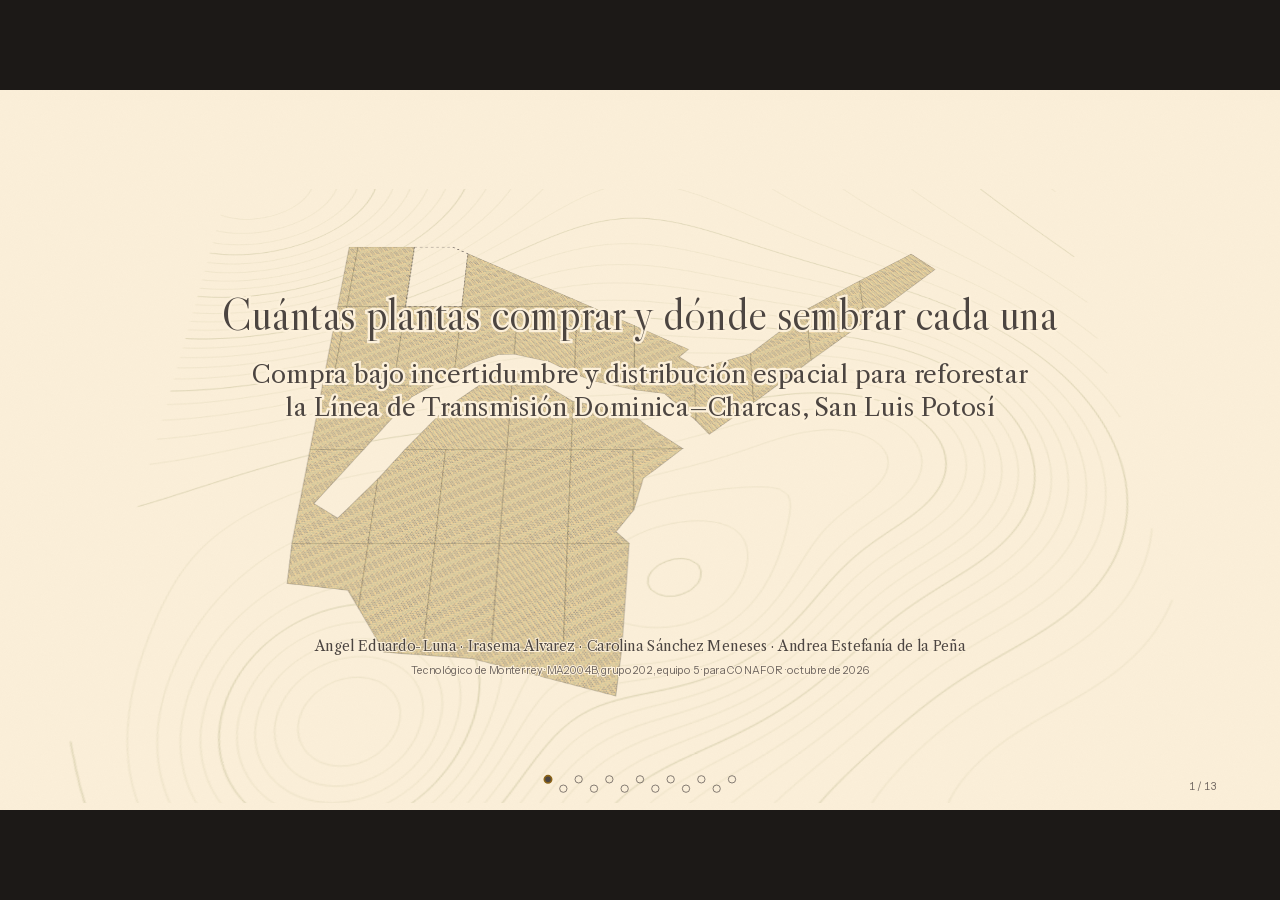
==== docs/presentacion/index.html @ 5f949fc3 "feat(presentacion): agregar el deck «Carta de campo» con mapa y cámara Las láminas de la defensa viv" ====
<!doctype html>
<html lang="es">
<head>
<meta charset="utf-8">
<meta name="viewport" content="width=device-width, initial-scale=1">
<title>Reforestación Dominica–Charcas</title>
<link rel="stylesheet" href="fuentes.css">
<link rel="stylesheet" href="estilo.css">
</head>
<body>
<div class="escenario">
<div class="marco">
<div class="lienzo" id="lienzo">

  <!-- #vista lleva la inclinación de la portada; #giro, la deriva y el atenuado. Ambos se componen en la GPU. -->
  <div id="vista"><div id="giro">
    <canvas id="terreno" aria-hidden="true"></canvas>
    <svg id="mapa" viewBox="0 0 1920 1080" aria-hidden="true">
      <defs id="defs"></defs>
      <g id="camara"><g id="mundo"></g></g>
    </svg>
  </div></div>
  <div class="grano"></div>

  <!-- 1 · Portada -->
  <section class="lamina" data-cam="portada" aria-label="Portada">
    <div class="titular centrado sobre-mapa" style="top: 300px; width: 1500px">
      <h1>Cuántas plantas comprar y dónde sembrar cada una</h1>
      <p class="apoyo" style="max-width: 1180px">Compra bajo incertidumbre y distribución espacial para reforestar la Línea de Transmisión Dominica–Charcas, San Luis Potosí</p>
    </div>
    <div class="titular centrado sobre-mapa" style="top: 820px; width: 1500px; gap: 10px">
      <p class="chico">Angel Eduardo-Luna · Irasema Alvarez · Carolina Sánchez Meneses · Andrea Estefanía de la Peña</p>
      <p class="rotulo">Tecnológico de Monterrey · MA2004B, grupo 202, equipo 5 · para CONAFOR · octubre de 2026</p>
    </div>
  </section>

  <!-- 2 · Resumen -->
  <section class="lamina" data-cam="resumen" aria-label="Resumen">
    <div class="titular" style="width: 1080px; gap: 40px">
      <h1>Con $12,500 por hectárea no alcanza para ningún polígono</h1>
      <div>
        <p class="rotulo" style="margin-bottom: 6px">Presupuesto mínimo para cumplir la meta con 95 % de probabilidad, por hectárea</p>
        <p class="cifra" style="font-size: var(--t-3xl); line-height: 1" id="r-bmin"></p>
        <svg class="grafica" id="r-barra" width="1000" height="96"></svg>
      </div>
      <p class="texto" id="r-compra"></p>
      <p class="texto" id="r-competencia"></p>
    </div>
    <p class="fuente" style="position: absolute; left: 96px; top: 952px">Fuente: INECOL; modelo <code>refor</code>, α = 0.05, θ = 0.05, δ = 0.10, K = 10,000, semilla 42.</p>
  </section>

  <!-- 3 · El reto -->
  <section class="lamina" data-cam="sitio" aria-label="El reto">
    <div class="panel panel-a">
      <h2>30 polígonos, 183 hectáreas</h2>
      <p class="texto">Línea de Transmisión Dominica–Charcas, en San Luis Potosí. Matorral desértico rosetófilo y micrófilo, deteriorado por el sobrepastoreo.</p>
      <ul class="chico" style="margin: 0; padding-left: 1.1em; display: grid; gap: 8px">
        <li>Polígonos de 1.28 a 8 hectáreas.</li>
        <li>Diez especies nativas: agaves, nopales, mezquite y yuca.</li>
        <li>Meta de 658 plantas por hectárea, al tresbolillo por los vientos fuertes de la zona.</li>
      </ul>
      <p class="rotulo">Pase el cursor por un polígono para ver sus datos.</p>
      <p class="fuente">Fuente: INECOL. Contornos digitalizados a mano (±5 m): sirven para ubicar, no para deslindar. Números: ID del programa.</p>
    </div>
  </section>

  <!-- 4 · Dos preguntas -->
  <section class="lamina" data-cam="poligono" aria-label="Dos preguntas">
    <div class="panel panel-a ancho" style="gap: 22px">
      <h2>¿Cuántas plantas comprar de cada especie, y dónde va cada una?</h2>
      <div class="herbario" id="herbario"></div>
      <p class="fuente">Dibujos provisionales del equipo. <i>q</i>: supervivencia; <i>c</i>: costo por planta. Fuente: INECOL.</p>
    </div>
  </section>

  <!-- 5 · Lo que no sabemos -->
  <section class="lamina" data-cam="poligono" aria-label="Lo que no sabemos">
    <div class="panel panel-a ancho">
      <h2>Lo que no sabemos de antemano</h2>
      <div style="display: grid; grid-template-columns: 1fr 1fr; gap: 28px">
        <div class="chico"><h3>Cuántas sobreviven</h3>Cada especie tiene su tasa de supervivencia <i>q</i>. De 100 mezquites plantados sobreviven entre 76 y 88 en 9 de cada 10 lotes.</div>
        <div class="chico"><h3>Cuántas ya hay</h3><span id="n-existentes"></span></div>
      </div>
      <svg class="grafica" id="g-supervivencia" width="888" height="470"></svg>
      <p class="fuente">Banda: 90 % de lo que sobrevive en un lote de 100 plantas, Bin(100, <i>q</i>). Plantas existentes en el polígono 1: conteos de INECOL; su ubicación en el mapa es ilustrativa. La competencia entre especies (matriz <i>W</i>) es una estimación por validar en campo.</p>
    </div>
  </section>

  <!-- 6 · Cómo lo resolvimos -->
  <section class="lamina" data-cam="sitio" aria-label="Cómo lo resolvimos">
    <div class="panel panel-a ancho">
      <h2>Cómo lo resolvimos</h2>
      <ol class="tuberia">
        <li><span class="n">1</span><div><h3>Datos de INECOL</h3><p class="chico">Superficie de cada polígono, plantas que ya existen, supervivencia y costo de cada especie.</p></div><svg class="grafica" id="m-datos" width="220" height="96"></svg></li>
        <li><span class="n">2</span><div><h3>10,000 escenarios de supervivencia</h3><p class="chico" id="t-escenarios"></p></div><svg class="grafica" id="m-escenarios" width="220" height="96"></svg></li>
        <li><span class="n">3</span><div><h3>La compra más barata que cumple</h3><p class="chico">Una meta por especie, sin alejarse más de 10 % de la composición de referencia, al menor costo de compra más reposición esperada.</p></div><svg class="grafica" id="m-compra" width="220" height="96"></svg></li>
        <li><span class="n">4</span><div><h3>La clave de plantación</h3><p class="chico">Un algoritmo memético con búsqueda tabú acomoda la compra en un mosaico de 52 posiciones que se repite sobre el polígono.</p></div><svg class="grafica" id="m-mosaico" width="220" height="96"></svg></li>
      </ol>
      <p class="fuente">Fuente: modelo <code>refor</code>, reporte E2, semilla 42.</p>
    </div>
  </section>

  <!-- 7 · La compra -->
  <section class="lamina" data-cam="sitio-datos" aria-label="La compra">
    <div class="panel panel-b">
      <h2 id="c-titulo"></h2>
      <svg class="grafica" id="g-densidad" width="968" height="120"></svg>
      <p class="chico" id="c-texto"></p>
      <svg class="grafica" id="g-desvio" width="968" height="420"></svg>
      <p class="fuente">Densidad planeada por especie frente a la de referencia de INECOL (<i>n</i>₀), en todo el sitio. Fuente: <code>refor plan</code>, α = 0.05.</p>
    </div>
    <div id="leyenda-compra" style="position: absolute; left: 96px; top: 950px"></div>
  </section>

  <!-- 8 · El presupuesto -->
  <section class="lamina" data-cam="sitio-datos" aria-label="El presupuesto">
    <div class="panel panel-b">
      <h2>Ningún polígono cabe en $12,500 por hectárea</h2>
      <svg class="grafica" id="g-frontera" width="968" height="430"></svg>
      <p class="texto" id="p-texto"></p>
      <p class="fuente">Presupuesto mínimo B*(α) del sitio, ponderado por área. Fuente: <code>refor frontera</code>.</p>
    </div>
    <div id="leyenda-presupuesto" style="position: absolute; left: 96px; top: 950px"></div>
  </section>

  <!-- 9 · La clave de plantación -->
  <section class="lamina" data-cam="reticula" aria-label="La clave de plantación">
    <div class="titular sobre-mapa" style="width: 1240px; gap: 24px">
      <h1>Seis claves de plantación cubren los 30&nbsp;polígonos</h1>
      <p class="texto" style="max-width: 1120px">En las seis claves ningún mezquite (<i>Prosopis laevigata</i>) queda junto a otro, porque dos mezquites vecinos son la pareja que más compite. Con las demás especies compite poco, así que la clave lo usa para separarlas.</p>
    </div>
    <p class="rotulo sobre-mapa" id="pie-mosaico" style="position: absolute; left: 96px; top: 392px">Clave 1 · 4 × 13 = 52 posiciones al tresbolillo, <i>d</i> ≈ 4.19 m</p>
    <div class="comparacion" id="comparacion">
      <h2 style="font: 400 var(--t-m)/1.35 var(--f-texto)">Competencia total entre plantas vecinas</h2>
      <div class="serie"><span class="nombre">Al azar (valor esperado)</span><div class="fila"><div class="barra azar" id="barra-azar"></div><span class="valor" id="valor-azar"></span></div></div>
      <div class="serie"><span class="nombre" id="nombre-actual">Esta asignación al azar</span><div class="fila"><div class="barra optima" id="barra-actual"></div><span class="valor grande" id="valor-actual"></span></div></div>
      <div class="regla rotulo" aria-hidden="true"><span style="left:0">0</span><span style="left:50%">50</span><span style="left:100%">100</span></div>
      <p class="chico" id="nota-comparacion"></p>
    </div>
    <ul class="clave-especies" id="clave-especies" aria-label="Clave de especies"></ul>
    <ul class="clave-especies" id="clave-rampa" aria-label="Competencia local, cinco clases" hidden></ul>
    <div class="controles" role="group" aria-label="Controles del mosaico">
      <div class="grupo"><span id="lbl-color">Color</span>
        <div class="segmentado" role="group" aria-labelledby="lbl-color">
          <button id="btn-especie" aria-pressed="true">Especie</button>
          <button id="btn-competencia" aria-pressed="false">Competencia local</button>
        </div>
      </div>
      <button class="suelto" id="btn-replica" aria-pressed="false">Réplica 3 × 3</button>
      <button class="suelto" id="btn-reordenar">Reordenar desde el azar</button>
    </div>
    <p class="fuente" style="position: absolute; right: 96px; top: 952px; text-align: right">Fuente: <code>refor plan</code>, α = 0.05, semilla 42. Clave 1 de 6; la usan 18 polígonos.</p>
  </section>

  <!-- 10 · Qué tan buena es -->
  <section class="lamina" data-cam="tesela" aria-label="Qué tan buena es">
    <div class="panel" style="left: 96px; right: 96px; top: 330px; bottom: 80px; flex-direction: row; gap: 56px">
      <div style="display: flex; flex-direction: column; gap: 24px; width: 600px; flex: none">
        <h2>El memético llega al mejor valor conocido en las seis claves</h2>
        <p class="texto" id="v-texto"></p>
        <p class="fuente" id="v-fuente"></p>
      </div>
      <svg class="grafica" id="g-validacion" width="960" height="570"></svg>
    </div>
    <p class="rotulo" style="position: absolute; left: 96px; top: 80px">Polígono 1 completo: la clave 1 repetida sobre sus 331 m de largo.</p>
  </section>

  <!-- 11 · La herramienta -->
  <section class="lamina" data-cam="ventana" aria-label="La herramienta">
    <div class="titular" style="width: 1300px">
      <h2><code style="font-family: var(--f-rotulo); font-weight: 500; font-size: .86em">refor_gui</code>: configurar, ejecutar y exportar</h2>
    </div>
    <div class="ventana" aria-hidden="true">
      <div class="barra-titulo">refor_gui</div>
      <span class="pendiente">Captura pendiente</span>
    </div>
    <div class="panel" style="left: 1010px; right: 96px; top: 300px; gap: 20px">
      <ul class="vistas">
        <li><b>Configuración</b><span>Datos, polígonos, α, presupuesto y parámetros del memético. Ejecuta sin bloquear la ventana.</span></li>
        <li><b>Mosaico</b><span>La clave en hexágonos, por género o por competencia, con su réplica periódica.</span></li>
        <li><b>Compra</b><span>Tabla por polígono y detalle por especie.</span></li>
        <li><b>Memético vs. exacto</b><span>Resuelve el modelo entero en segundo plano y muestra la brecha.</span></li>
        <li><b>Frontera y barrido</b><span>B*(α) y factibilidad en la rejilla α × B.</span></li>
      </ul>
      <p class="chico">Guarda los resultados en txt, csv y json. Con la misma semilla da el mismo resultado en macOS, Linux y Windows.</p>
    </div>
  </section>

  <!-- 12 · Recomendaciones -->
  <section class="lamina" data-cam="sitio" aria-label="Recomendaciones">
    <div class="panel panel-a">
      <h2>Lo que recomendamos</h2>
      <ol class="decisiones">
        <li><span class="n">1</span><div><h3>Ajustar el presupuesto o la meta</h3><p class="chico" id="rec-presupuesto"></p></div></li>
        <li><span class="n">2</span><div><h3>Validar la matriz de competencia</h3><p class="chico">La clave depende de <i>W</i>; medir en campo qué parejas compiten de verdad.</p></div></li>
        <li><span class="n">3</span><div><h3>Ampliar el monitoreo</h3><p class="chico">Más mediciones de supervivencia afinan <i>q</i> y con eso la compra.</p></div></li>
        <li><span class="n">4</span><div><h3>Sumar capas del sitio</h3><p class="chico">Agua, pendiente y suelo cambian qué especie conviene en cada lugar.</p>
          <p class="capas-futuras rotulo" style="margin-top: 10px"><span><i></i>Agua</span><span><i></i>Pendiente</span><span><i></i>Suelo</span><span>(capas futuras; aún sin datos)</span></p></div></li>
      </ol>
    </div>
  </section>

  <!-- 13 · Cierre -->
  <section class="lamina" data-cam="portada" aria-label="Cierre">
    <div class="titular centrado sobre-mapa" style="top: 300px; width: 1400px; gap: 20px">
      <h1 style="font-size: 120px; line-height: 1">Gracias</h1>
      <p class="apoyo">Preguntas y comentarios</p>
    </div>
    <div class="titular centrado sobre-mapa" style="top: 700px; width: 1400px">
      <div class="cierre-pie">
        <img class="qr" src="qr-repositorio.svg" alt="Código QR al repositorio del proyecto">
        <div style="display: grid; gap: 8px">
          <p class="chico">Código, datos y reportes</p>
          <p class="rotulo" style="font-size: var(--t-s)">github.com/Lunaaaalj/Stochastic_RefInit</p>
          <p class="rotulo">Angel Eduardo-Luna · Irasema Alvarez · Carolina Sánchez Meneses · Andrea Estefanía de la Peña</p>
        </div>
      </div>
    </div>
  </section>

  <div class="cartela" id="cartela">
    <svg width="22" height="34" aria-hidden="true"><g id="norte"><path d="M11 30V4M6 11l5-7 5 7" fill="none" stroke="var(--tierra)" stroke-width="1.25"/></g></svg>
    <div>
      <svg width="170" height="12" aria-hidden="true"><path id="escala-barra" d="M0 6V12H100V6" fill="none" stroke="var(--tierra)" stroke-width="1.25"/></svg>
      <span id="escala-texto"></span>
    </div>
    <span id="utm"></span>
    <span class="nota">Curvas de nivel ilustrativas</span>
  </div>
  <svg id="avance" width="300" height="34" aria-label="Avance"></svg>
  <span id="numero"></span>
  <div class="etiqueta" id="etiqueta" hidden></div>

</div>
</div>
</div>
<script src="datos/datos.js"></script>
<script src="herbario.js"></script>
<script src="deck.js"></script>
</body>
</html>
---- docs/presentacion/fuentes.css ----
/* Fuentes servidas localmente para presentar sin red (OFL; ver OFL.txt). */
@font-face { font-family: 'Instrument Sans'; font-style: normal; font-weight: 400 600; font-display: swap;
  src: url(fuentes/InstrumentSans-normal-latin-ext.woff2) format('woff2'); unicode-range: U+0100-02BA, U+02BD-02C5, U+02C7-02CC, U+02CE-02D7, U+02DD-02FF, U+0304, U+0308, U+0329, U+1D00-1DBF, U+1E00-1E9F, U+1EF2-1EFF, U+2020, U+20A0-20AB, U+20AD-20C4, U+2113, U+2C60-2C7F, U+A720-A7FF; }
@font-face { font-family: 'Instrument Sans'; font-style: normal; font-weight: 400 600; font-display: swap;
  src: url(fuentes/InstrumentSans-normal-latin.woff2) format('woff2'); unicode-range: U+0000-00FF, U+0131, U+0152-0153, U+02BB-02BC, U+02C6, U+02DA, U+02DC, U+0304, U+0308, U+0329, U+2000-206F, U+20AC, U+2122, U+2191, U+2193, U+2212, U+2215, U+FEFF, U+FFFD; }
@font-face { font-family: 'Libre Caslon Display'; font-style: normal; font-weight: 400; font-display: swap;
  src: url(fuentes/LibreCaslonDisplay-400-normal-latin-ext.woff2) format('woff2'); unicode-range: U+0100-02BA, U+02BD-02C5, U+02C7-02CC, U+02CE-02D7, U+02DD-02FF, U+0304, U+0308, U+0329, U+1D00-1DBF, U+1E00-1E9F, U+1EF2-1EFF, U+2020, U+20A0-20AB, U+20AD-20C4, U+2113, U+2C60-2C7F, U+A720-A7FF; }
@font-face { font-family: 'Libre Caslon Display'; font-style: normal; font-weight: 400; font-display: swap;
  src: url(fuentes/LibreCaslonDisplay-400-normal-latin.woff2) format('woff2'); unicode-range: U+0000-00FF, U+0131, U+0152-0153, U+02BB-02BC, U+02C6, U+02DA, U+02DC, U+0304, U+0308, U+0329, U+2000-206F, U+20AC, U+2122, U+2191, U+2193, U+2212, U+2215, U+FEFF, U+FFFD; }
@font-face { font-family: 'Libre Caslon Text'; font-style: italic; font-weight: 400; font-display: swap;
  src: url(fuentes/LibreCaslonText-400-italic-latin-ext.woff2) format('woff2'); unicode-range: U+0100-02BA, U+02BD-02C5, U+02C7-02CC, U+02CE-02D7, U+02DD-02FF, U+0304, U+0308, U+0329, U+1D00-1DBF, U+1E00-1E9F, U+1EF2-1EFF, U+2020, U+20A0-20AB, U+20AD-20C4, U+2113, U+2C60-2C7F, U+A720-A7FF; }
@font-face { font-family: 'Libre Caslon Text'; font-style: italic; font-weight: 400; font-display: swap;
  src: url(fuentes/LibreCaslonText-400-italic-latin.woff2) format('woff2'); unicode-range: U+0000-00FF, U+0131, U+0152-0153, U+02BB-02BC, U+02C6, U+02DA, U+02DC, U+0304, U+0308, U+0329, U+2000-206F, U+20AC, U+2122, U+2191, U+2193, U+2212, U+2215, U+FEFF, U+FFFD; }
@font-face { font-family: 'Libre Caslon Text'; font-style: normal; font-weight: 400; font-display: swap;
  src: url(fuentes/LibreCaslonText-400-normal-latin-ext.woff2) format('woff2'); unicode-range: U+0100-02BA, U+02BD-02C5, U+02C7-02CC, U+02CE-02D7, U+02DD-02FF, U+0304, U+0308, U+0329, U+1D00-1DBF, U+1E00-1E9F, U+1EF2-1EFF, U+2020, U+20A0-20AB, U+20AD-20C4, U+2113, U+2C60-2C7F, U+A720-A7FF; }
@font-face { font-family: 'Libre Caslon Text'; font-style: normal; font-weight: 400; font-display: swap;
  src: url(fuentes/LibreCaslonText-400-normal-latin.woff2) format('woff2'); unicode-range: U+0000-00FF, U+0131, U+0152-0153, U+02BB-02BC, U+02C6, U+02DA, U+02DC, U+0304, U+0308, U+0329, U+2000-206F, U+20AC, U+2122, U+2191, U+2193, U+2212, U+2215, U+FEFF, U+FFFD; }
@font-face { font-family: 'Libre Caslon Text'; font-style: normal; font-weight: 700; font-display: swap;
  src: url(fuentes/LibreCaslonText-700-normal-latin-ext.woff2) format('woff2'); unicode-range: U+0100-02BA, U+02BD-02C5, U+02C7-02CC, U+02CE-02D7, U+02DD-02FF, U+0304, U+0308, U+0329, U+1D00-1DBF, U+1E00-1E9F, U+1EF2-1EFF, U+2020, U+20A0-20AB, U+20AD-20C4, U+2113, U+2C60-2C7F, U+A720-A7FF; }
@font-face { font-family: 'Libre Caslon Text'; font-style: normal; font-weight: 700; font-display: swap;
  src: url(fuentes/LibreCaslonText-700-normal-latin.woff2) format('woff2'); unicode-range: U+0000-00FF, U+0131, U+0152-0153, U+02BB-02BC, U+02C6, U+02DA, U+02DC, U+0304, U+0308, U+0329, U+2000-206F, U+20AC, U+2122, U+2191, U+2193, U+2212, U+2215, U+FEFF, U+FFFD; }
---- docs/presentacion/estilo.css ----
/* Deck ejecutivo «Carta de campo». Los tokens y las reglas están en DESIGN.md. */

:root {
  --papel: #FCF0DA;
  --papel-hondo: #F3E2C2;
  --tierra: #4C4541;
  --tierra-suave: #6E655F;
  --tinta: #2E2A27;
  --salvia: #AEAC78;
  --salvia-honda: #6F6D43;
  --ocre: #F2C46A;
  --ocre-hondo: #8C6418;
  --linea: rgb(76 69 65 / .15);
  --marco: #1C1917;

  --f-display: "Libre Caslon Display", "Libre Caslon Text", Georgia, serif;
  --f-texto: "Libre Caslon Text", Georgia, serif;
  --f-rotulo: "Instrument Sans", system-ui, sans-serif;

  --t-xs: 16px;  --t-s: 21px;  --t-m: 28px;  --t-l: 37px;
  --t-xl: 50px;  --t-2xl: 67px; --t-3xl: 140px;

  --ease-camara: cubic-bezier(.65, 0, .35, 1);
  --ease-salida: cubic-bezier(.2, .7, .2, 1);
  --d-camara: 1600ms;
  --d-contenido: 450ms;
  --d-datos: 750ms;
  --d-respuesta: 180ms;

  color-scheme: light;
}

html, body { height: 100%; margin: 0; }
[hidden] { display: none !important; }
body { background: var(--marco); color: var(--tierra); overflow: hidden; }
::selection { background: rgb(242 196 106 / .6); color: var(--tinta); }

/* ---------- Escenario: lienzo de 1920 × 1080 escalado a la ventana ---------- */
.escenario { height: 100%; display: grid; place-items: center; }
.marco { position: relative; width: calc(1920px * var(--k, .5)); height: calc(1080px * var(--k, .5)); }
.lienzo {
  position: absolute; left: 0; top: 0; width: 1920px; height: 1080px; overflow: hidden;
  transform: scale(var(--k, .5)); transform-origin: 0 0;
  background: var(--papel); font-family: var(--f-texto); color: var(--tierra);
  font-kerning: normal; font-variant-numeric: lining-nums;
}

#vista { position: absolute; inset: 0; transform-origin: 50% 60%; will-change: transform;
  transition: transform var(--d-camara) var(--ease-camara); }
#vista.inclinado { transform: perspective(2400px) rotateX(42deg) scale(1.22) translateY(-30px); }
#giro { position: absolute; inset: 0; will-change: transform, opacity; transition: opacity 900ms var(--ease-salida); }
/* Deriva lenta de la portada: solo transforma la capa ya compuesta, sin volver a pintar el mapa. */
#giro.deriva { animation: deriva 16s var(--ease-camara) infinite alternate; }
@keyframes deriva { from { transform: rotate(-2deg) scale(1.03); } to { transform: rotate(2deg) scale(1.03); } }
#terreno, #mapa { position: absolute; inset: 0; width: 1920px; height: 1080px; }
.capa-oculta { display: none; }
.grano { position: absolute; inset: 0; pointer-events: none; opacity: .06; will-change: transform;   background-image: url("data:image/svg+xml;utf8,<svg xmlns='http://www.w3.org/2000/svg' width='240' height='240'><filter id='n'><feTurbulence type='fractalNoise' baseFrequency='.85' numOctaves='2' stitchTiles='stitch'/><feColorMatrix values='0 0 0 0 .3  0 0 0 0 .27  0 0 0 0 .25  0 0 0 .55 0'/></filter><rect width='100%25' height='100%25' filter='url(%23n)'/></svg>"); }

/* Capas del mapa */
.poligono { fill: rgb(252 240 218 / .55); stroke: var(--tierra); stroke-width: 1.25; vector-effect: non-scaling-stroke;
  transition: fill var(--d-datos) var(--ease-salida), stroke var(--d-respuesta) var(--ease-salida); }
.poligono.fuera { fill: none; stroke: var(--tierra-suave); stroke-dasharray: 4 4; }
.poligono.insinuado { fill: var(--papel-hondo); stroke: rgb(76 69 65 / .35); }
.resalte { fill: none; stroke: var(--ocre-hondo); stroke-width: 2.5; vector-effect: non-scaling-stroke; stroke-linejoin: round; pointer-events: none; }
.id-poligono { font: 500 var(--t-xs) var(--f-rotulo); fill: var(--tierra-suave); text-anchor: middle; dominant-baseline: central;
  paint-order: stroke; stroke: var(--papel); stroke-width: 3px; stroke-linejoin: round; pointer-events: none;
  transition: opacity var(--d-contenido) var(--ease-salida); }
.curvas path { fill: none; stroke: var(--salvia); vector-effect: non-scaling-stroke; }
@keyframes trazo { from { stroke-dashoffset: var(--largo); } to { stroke-dashoffset: 0; } }
.plantado { pointer-events: none; transition: opacity 900ms var(--ease-salida); }

/* Cartela cartográfica: esquina, escala y norte, que siguen a la cámara */
.cartela { position: absolute; left: 96px; bottom: 26px; display: flex; align-items: center; gap: 22px;
  font: 400 var(--t-xs)/1.3 var(--f-rotulo); color: var(--tierra-suave); font-variant-numeric: tabular-nums; pointer-events: none;
  transition: opacity var(--d-contenido) var(--ease-salida); }
.cartela svg { overflow: visible; display: block; }
.cartela .nota { font-style: normal; opacity: .9; }

/* ---------- Láminas ---------- */
.lamina { position: absolute; inset: 0; pointer-events: none; visibility: hidden; opacity: 0; will-change: opacity; }
.lamina.activa { visibility: visible; opacity: 1; }
.lamina.sale { visibility: visible; opacity: 0; transition: opacity 220ms var(--ease-salida); }
.lamina.entra > * { animation: entra var(--d-contenido) var(--ease-salida) both; }
.lamina.entra > :nth-child(2) { animation-delay: 60ms; }
.lamina.entra > :nth-child(3) { animation-delay: 120ms; }
.lamina.entra > :nth-child(4) { animation-delay: 180ms; }
@keyframes entra {
  from { opacity: 0; clip-path: inset(0 100% 0 0); }
  to { opacity: 1; clip-path: inset(0 0 0 0); }
}
.lamina :is(a, button, .interactivo) { pointer-events: auto; }

.panel { position: absolute; box-sizing: border-box; padding: 44px 48px 40px; pointer-events: auto;
  background: rgb(252 240 218 / .92); border: 1px solid var(--linea); border-radius: 2px;
  box-shadow: 0 18px 48px rgb(76 69 65 / .09); display: flex; flex-direction: column; gap: 24px; }
.panel-a { right: 96px; top: 80px; width: 724px; max-height: 920px; }
.panel-a.ancho { width: 984px; }
.panel-b { right: 96px; top: 80px; width: 1064px; max-height: 920px; }

h1, h2, h3, p { margin: 0; }
h1 { font: 400 var(--t-2xl)/1.1 var(--f-display); color: var(--tierra); text-wrap: balance; letter-spacing: -.005em; }
h2 { font: 400 var(--t-xl)/1.15 var(--f-display); color: var(--tierra); text-wrap: balance; letter-spacing: -.003em; }
h3 { font: 400 var(--t-m)/1.35 var(--f-texto); color: var(--tierra); }
.texto { font: 400 var(--t-m)/1.5 var(--f-texto); max-width: 34em; text-wrap: pretty; }
.apoyo { font: 400 var(--t-l)/1.35 var(--f-texto); text-wrap: pretty; }
.chico { font: 400 var(--t-s)/1.45 var(--f-texto); text-wrap: pretty; }
i, em, .binomial { font-style: italic; }
.rotulo { font: 400 var(--t-xs)/1.3 var(--f-rotulo); color: var(--tierra-suave); }
.fuente { font: 400 var(--t-xs)/1.3 var(--f-rotulo); color: var(--tierra-suave); margin-top: auto; padding-top: 4px; }
.fuente code, code { font-family: var(--f-rotulo); font-weight: 500; }
.acento { color: var(--ocre-hondo); }
.cifra { font-family: var(--f-display); font-variant-numeric: lining-nums tabular-nums; color: var(--tierra); }
.num { font-variant-numeric: lining-nums tabular-nums; }

/* Composición C: titular directo sobre el terreno, sin panel */
.titular { position: absolute; left: 96px; top: 80px; width: 1320px; display: flex; flex-direction: column; gap: 28px; }
/* Sobre el mapa, el texto lleva un contorno de papel bajo la tinta, como la rotulación de una carta. */
.sobre-mapa :is(h1, h2, p, span) { -webkit-text-stroke: 7px var(--papel); paint-order: stroke fill; }
.sobre-mapa .rotulo, .sobre-mapa.rotulo, .sobre-mapa .chico { -webkit-text-stroke: 3px var(--papel); paint-order: stroke fill; }
.centrado { left: 50%; transform: translateX(-50%); text-align: center; align-items: center; }

/* Gráficas */
.grafica { display: block; overflow: visible; font-family: var(--f-rotulo); }
.grafica text { fill: var(--tierra-suave); font-size: var(--t-xs); font-variant-numeric: tabular-nums; }
.grafica .fuerte { fill: var(--tierra); font-weight: 500; }
.grafica .bin { font-family: var(--f-texto); font-style: italic; font-size: var(--t-s); fill: var(--tierra); }
.grafica .ab { font-size: var(--t-s); font-weight: 500; fill: var(--tierra); }
.grafica .eje { stroke: var(--tierra-suave); stroke-width: 1; fill: none; }
.grafica .crece { transform-box: fill-box; transform-origin: left center; }
.lamina.datos .crece { animation: crece var(--d-datos) var(--ease-salida) both; animation-delay: calc(var(--i, 0) * 40ms + 200ms); }
.grafica .crece.centro { transform-origin: right center; }
.grafica .crece.vertical { transform-origin: center bottom; }
@keyframes crece { from { transform: scaleX(0); } to { transform: scaleX(1); } }
.lamina.datos .traza { stroke-dasharray: var(--largo); animation: trazo var(--d-datos) var(--ease-salida) both 200ms; }

/* Lámina 4: herbario */
.herbario { display: grid; grid-template-columns: repeat(5, 1fr); gap: 18px 16px; }
.lamina-herbario { display: flex; flex-direction: column; gap: 8px; min-width: 0; }
.lamina-herbario svg { width: 100%; height: 150px; display: block; }
.etiqueta-herbario { border: 1px solid var(--tierra); border-radius: 1px; padding: 6px 8px 7px; display: grid; gap: 2px; background: var(--papel); }
.etiqueta-herbario .binomial { font: italic 400 var(--t-s)/1.15 var(--f-texto); color: var(--tinta); }
.etiqueta-herbario .rotulo { font-variant-numeric: tabular-nums; }

/* Lámina 6: tubería */
.tuberia { list-style: none; margin: 0; padding: 0; display: grid; gap: 18px; counter-reset: paso; }
.tuberia li { display: grid; grid-template-columns: 52px 1fr 220px; gap: 20px; align-items: center; padding-bottom: 18px; border-bottom: 1px solid var(--linea); }
.tuberia li:last-child { border-bottom: 0; padding-bottom: 0; }
.tuberia .n { font: 400 var(--t-xl)/1 var(--f-display); color: var(--ocre-hondo); }
.tuberia h3 { margin-bottom: 4px; }

/* Lámina 9: mosaico */
.mosaico-ficha { cursor: default; }
.mosaico-ficha text { font-family: var(--f-rotulo); font-weight: 500; text-anchor: middle; dominant-baseline: central; pointer-events: none; }
.controles { position: absolute; left: 96px; top: 916px; display: flex; align-items: center; gap: 28px; padding: 10px 14px;
  background: rgb(252 240 218 / .92); border: 1px solid var(--linea); border-radius: 2px; pointer-events: auto; }
.grupo { display: flex; align-items: center; gap: 10px; }
.grupo > span { font: 400 var(--t-s)/1 var(--f-rotulo); color: var(--tierra-suave); }
.segmentado { display: flex; border: 1px solid var(--tierra-suave); border-radius: 2px; }
button { font: 500 var(--t-s)/1 var(--f-rotulo); color: var(--tierra); background: transparent; border: 0;
  padding: 11px 16px; cursor: pointer; border-radius: 2px;
  transition: background-color var(--d-respuesta) var(--ease-salida), color var(--d-respuesta) var(--ease-salida); }
.segmentado button + button { border-left: 1px solid var(--tierra-suave); border-radius: 0; }
button:hover { background: var(--papel-hondo); }
button[aria-pressed="true"] { background: var(--tierra); color: var(--papel); }
button.suelto { border: 1px solid var(--tierra-suave); }
button:focus-visible, .punto:focus-visible { outline: 2.5px solid var(--ocre-hondo); outline-offset: 3px; }
button:disabled { color: var(--tierra-suave); cursor: default; background: transparent; }
.clave-especies { position: absolute; left: 96px; top: 772px; width: 1150px; margin: 0; padding: 0; list-style: none;
  display: flex; flex-wrap: wrap; gap: 14px 30px; }
.clave-especies li { display: flex; align-items: center; gap: 8px; }
.clave-especies b { font: 500 var(--t-s)/1 var(--f-rotulo); color: var(--tierra); }
.clave-especies .binomial { font: italic 400 var(--t-s)/1 var(--f-texto); color: var(--tierra-suave); }
.clave-especies .rango { font: 400 var(--t-s)/1 var(--f-rotulo); color: var(--tierra); font-variant-numeric: tabular-nums; }
.clave-especies .titulo { font: 400 var(--t-s)/1 var(--f-texto); }
.comparacion { position: absolute; left: 1300px; top: 486px; width: 524px; display: grid; gap: 18px; }
.serie { display: grid; gap: 6px; }
.serie .nombre { font: 400 var(--t-s)/1.2 var(--f-rotulo); color: var(--tierra-suave); }
.serie .fila { display: flex; align-items: center; gap: 14px; }
.barra { height: 22px; box-sizing: border-box; flex: none; }
.barra.azar { border: 1.25px solid var(--tierra-suave); }
.barra.optima { background: var(--salvia-honda); }
.comparacion .valor { font: 400 var(--t-s) var(--f-rotulo); font-variant-numeric: tabular-nums; }
.comparacion .valor.grande { font: 400 var(--t-2xl)/1 var(--f-display); font-variant-numeric: lining-nums tabular-nums; }
.regla { position: relative; height: 26px; border-top: 1px solid var(--tierra-suave); width: 380px; }
.regla span { position: absolute; top: 4px; transform: translateX(-50%); }
.regla span:first-child { transform: none; }
.regla span:last-child { transform: translateX(-100%); }

/* Lámina 11: ventana de la herramienta */
.ventana { position: absolute; left: 96px; top: 300px; width: 860px; height: 560px; border: 1px solid var(--tierra);
  border-radius: 3px; background: transparent; box-shadow: 0 18px 48px rgb(76 69 65 / .1); }
.ventana .barra-titulo { height: 40px; border-bottom: 1px solid var(--tierra); display: flex; align-items: center; padding: 0 16px;
  font: 500 var(--t-xs) var(--f-rotulo); color: var(--tierra); background: rgb(252 240 218 / .95); }
.ventana .pendiente { position: absolute; left: 24px; bottom: 20px; font: 400 var(--t-xs) var(--f-rotulo); color: var(--tierra-suave);
  background: rgb(252 240 218 / .9); padding: 6px 10px; border: 1px dashed var(--tierra-suave); }
.vistas { list-style: none; margin: 0; padding: 0; display: grid; gap: 14px; }
.vistas li { display: grid; grid-template-columns: 230px 1fr; gap: 16px; font: 400 var(--t-s)/1.4 var(--f-texto); }
.vistas b { font: 500 var(--t-s)/1.4 var(--f-rotulo); color: var(--tierra); }

/* Lámina 12: decisiones */
.decisiones { list-style: none; margin: 0; padding: 0; display: grid; gap: 22px; }
.decisiones li { display: grid; grid-template-columns: 52px 1fr; gap: 16px; }
.decisiones .n { font: 400 var(--t-xl)/1 var(--f-display); color: var(--ocre-hondo); }
.decisiones h3 { margin-bottom: 4px; }
.capas-futuras { display: flex; gap: 26px; flex-wrap: wrap; }
.capas-futuras span { display: inline-flex; align-items: center; gap: 8px; }
.capas-futuras i { font-style: normal; display: inline-block; width: 34px; height: 18px; border: 1.5px dashed var(--tierra-suave); }

/* Lámina 13 */
.qr { width: 150px; height: 150px; display: block; padding: 14px; background: var(--papel); border: 1px solid var(--linea); }
.cierre-pie { display: flex; align-items: center; gap: 28px; text-align: left; }

/* Barra de avance: hilera al tresbolillo */
#avance { position: absolute; left: 50%; bottom: 22px; transform: translateX(-50%); overflow: visible; }
.punto { cursor: pointer; }
.punto circle { transition: fill var(--d-respuesta) var(--ease-salida), stroke var(--d-respuesta) var(--ease-salida); }
#numero { position: absolute; right: 96px; bottom: 26px; font: 400 var(--t-xs) var(--f-rotulo); color: var(--tierra-suave); font-variant-numeric: tabular-nums; }

/* Etiqueta flotante (polígonos y mosaico): recuadro de herbario */
.etiqueta { position: absolute; z-index: 20; pointer-events: none; min-width: 250px; padding: 12px 16px 14px;
  background: var(--papel); border: 1px solid var(--tierra); border-radius: 2px;
  box-shadow: 0 18px 48px rgb(76 69 65 / .1); display: grid; gap: 4px; }
.etiqueta .titulo { font: 400 var(--t-s)/1.3 var(--f-texto); color: var(--tinta); }
.etiqueta .titulo.binomial { font-style: italic; }
.etiqueta .valor { font: 500 var(--t-s)/1.3 var(--f-rotulo); color: var(--tierra); font-variant-numeric: tabular-nums; }
.etiqueta .rotulo { font-variant-numeric: tabular-nums; }

/* Movimiento reducido: la cámara funde y las gráficas aparecen completas */
@media (prefers-reduced-motion: reduce) {
  #giro { transition: opacity 300ms linear; }
  #giro.deriva { animation: none; }
  .lamina.entra > *, .lamina.datos .crece, .lamina.datos .traza { animation: none; }
}

/* Impresión: una lámina por página, con la cámara en su encuadre final */
@page { size: 1920px 1080px; margin: 0; }
@media print {
  html, body { height: auto; overflow: visible; background: var(--papel); }
  .escenario { display: block; }
  .marco { width: 1920px; height: auto; }
  .lienzo { position: static; transform: none; width: auto; height: auto; overflow: visible; background: none; }
  /* El mapa queda oculto pero renderizado: sus patrones y recortes sirven a las copias impresas. */
  #vista { position: absolute !important; width: 0 !important; height: 0 !important; overflow: hidden; visibility: hidden; }
  .grano, .cartela, #avance, #numero, .etiqueta, .controles { display: none !important; }
  .lamina { position: relative; width: 1920px; height: 1080px; visibility: visible; opacity: 1; break-after: page;
    overflow: hidden; background: var(--papel); }
  .lamina > * { animation: none !important; }
  .lamina .impresion { position: absolute; inset: 0; width: 1920px; height: 1080px; }
}
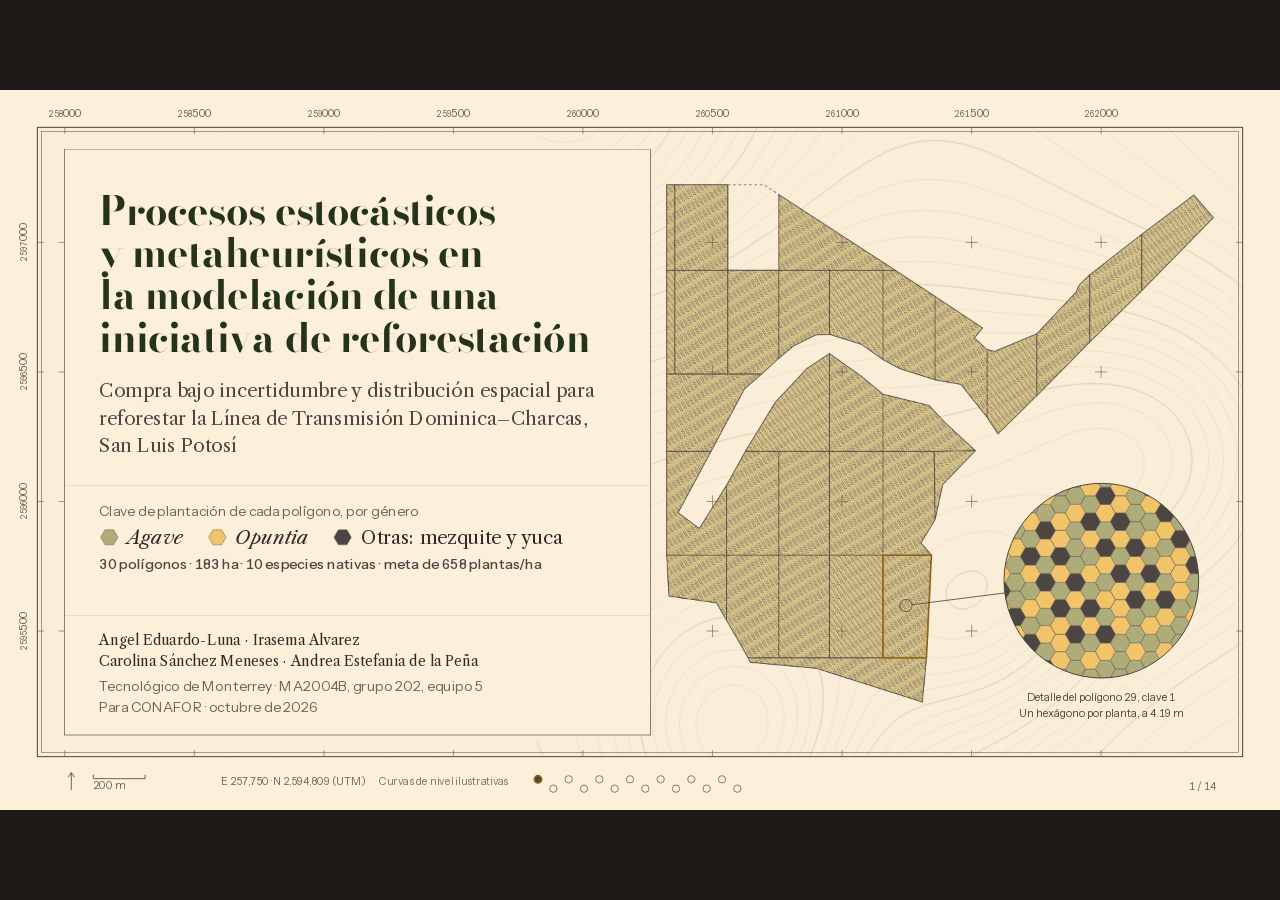
==== commit 2960a3be: "feat(presentacion): rediseñar la portada como hoja de carta y agregar el visor La portada ponía el t" ====
--- a/docs/presentacion/index.html
+++ b/docs/presentacion/index.html
@@ -23,14 +23,27 @@
   <div class="grano"></div>
 
   <!-- 1 · Portada -->
-  <section class="lamina" data-cam="portada" aria-label="Portada">
-    <div class="titular centrado sobre-mapa" style="top: 300px; width: 1500px">
-      <h1>Cuántas plantas comprar y dónde sembrar cada una</h1>
-      <p class="apoyo" style="max-width: 1180px">Compra bajo incertidumbre y distribución espacial para reforestar la Línea de Transmisión Dominica–Charcas, San Luis Potosí</p>
-    </div>
-    <div class="titular centrado sobre-mapa" style="top: 820px; width: 1500px; gap: 10px">
-      <p class="chico">Angel Eduardo-Luna · Irasema Alvarez · Carolina Sánchez Meneses · Andrea Estefanía de la Peña</p>
-      <p class="rotulo">Tecnológico de Monterrey · MA2004B, grupo 202, equipo 5 · para CONAFOR · octubre de 2026</p>
+  <!-- La portada es una hoja de carta: margen, marco con coordenadas UTM (lo dibuja deck.js) y cuadro de título. -->
+  <section class="lamina portada" data-cam="hoja" aria-label="Portada">
+    <svg class="hoja" id="hoja" viewBox="0 0 1920 1080" aria-hidden="true"></svg>
+    <div class="cuadro-titulo">
+      <div class="cuadro-cabeza">
+        <h1 class="titulo-portada">Procesos estocásticos y metaheurísticos en la modelación de una iniciativa de reforestación</h1>
+        <p class="apoyo-portada">Compra bajo incertidumbre y distribución espacial para reforestar la Línea de Transmisión Dominica–Charcas, San Luis Potosí</p>
+      </div>
+      <div class="cuadro-leyenda">
+        <p class="rotulo">Clave de plantación de cada polígono, por género</p>
+        <ul class="generos">
+          <li><svg viewBox="-1 -1 2 2" aria-hidden="true"><path d="M1 0L.5 .866H-.5L-1 0L-.5 -.866H.5Z" fill="#AEAC78"/></svg><i>Agave</i></li>
+          <li><svg viewBox="-1 -1 2 2" aria-hidden="true"><path d="M1 0L.5 .866H-.5L-1 0L-.5 -.866H.5Z" fill="#F2C46A"/></svg><i>Opuntia</i></li>
+          <li><svg viewBox="-1 -1 2 2" aria-hidden="true"><path d="M1 0L.5 .866H-.5L-1 0L-.5 -.866H.5Z" fill="#4C4541"/></svg>Otras: mezquite y yuca</li>
+        </ul>
+        <p class="datos-hoja">30 polígonos · 183 ha · 10 especies nativas · meta de 658 plantas/ha</p>
+      </div>
+      <div class="cuadro-pie">
+        <p class="autores">Angel Eduardo-Luna · Irasema Alvarez<br>Carolina Sánchez Meneses · Andrea Estefanía de la Peña</p>
+        <p class="institucion">Tecnológico de Monterrey · MA2004B, grupo 202, equipo 5<br>Para CONAFOR · octubre de 2026</p>
+      </div>
     </div>
   </section>
 
@@ -170,9 +183,9 @@
     <div class="titular" style="width: 1300px">
       <h2><code style="font-family: var(--f-rotulo); font-weight: 500; font-size: .86em">refor_gui</code>: configurar, ejecutar y exportar</h2>
     </div>
-    <div class="ventana" aria-hidden="true">
-      <div class="barra-titulo">refor_gui</div>
-      <span class="pendiente">Captura pendiente</span>
+    <div class="ventana">
+      <div class="barra-titulo" aria-hidden="true">refor_gui</div>
+      <img src="capturas/refor_gui.jpg" alt="refor_gui tras ejecutar el plan con α = 0.05 y B = $12,500/ha: compra por polígono y plantas a comprar por género.">
     </div>
     <div class="panel" style="left: 1010px; right: 96px; top: 300px; gap: 20px">
       <ul class="vistas">
@@ -186,7 +199,14 @@
     </div>
   </section>
 
-  <!-- 12 · Recomendaciones -->
+  <!-- 12 · El visor -->
+  <!-- El visor de docs/visor/ embebido: solo funciona si el repositorio se sirve desde su raíz (ver docs/visor/README.md). -->
+  <section class="lamina" data-cam="ventana" aria-label="El visor">
+    <h2 style="position: absolute; left: 96px; top: 72px; width: 1500px">El visor: los resultados de <code style="font-family: var(--f-rotulo); font-weight: 500; font-size: .86em">refor</code>, polígono por polígono</h2>
+    <iframe class="visor-embebido interactivo" src="../visor/index.html" title="Visor de resultados de refor"></iframe>
+  </section>
+
+  <!-- 13 · Recomendaciones -->
   <section class="lamina" data-cam="sitio" aria-label="Recomendaciones">
     <div class="panel panel-a">
       <h2>Lo que recomendamos</h2>
@@ -200,7 +220,7 @@
     </div>
   </section>
 
-  <!-- 13 · Cierre -->
+  <!-- 14 · Cierre -->
   <section class="lamina" data-cam="portada" aria-label="Cierre">
     <div class="titular centrado sobre-mapa" style="top: 300px; width: 1400px; gap: 20px">
       <h1 style="font-size: 120px; line-height: 1">Gracias</h1>
@@ -227,7 +247,7 @@
     <span id="utm"></span>
     <span class="nota">Curvas de nivel ilustrativas</span>
   </div>
-  <svg id="avance" width="300" height="34" aria-label="Avance"></svg>
+  <svg id="avance" width="330" height="34" aria-label="Avance"></svg>
   <span id="numero"></span>
   <div class="etiqueta" id="etiqueta" hidden></div>
 
--- a/docs/presentacion/fuentes.css
+++ b/docs/presentacion/fuentes.css
@@ -19,3 +19,5 @@
   src: url(fuentes/LibreCaslonText-700-normal-latin-ext.woff2) format('woff2'); unicode-range: U+0100-02BA, U+02BD-02C5, U+02C7-02CC, U+02CE-02D7, U+02DD-02FF, U+0304, U+0308, U+0329, U+1D00-1DBF, U+1E00-1E9F, U+1EF2-1EFF, U+2020, U+20A0-20AB, U+20AD-20C4, U+2113, U+2C60-2C7F, U+A720-A7FF; }
 @font-face { font-family: 'Libre Caslon Text'; font-style: normal; font-weight: 700; font-display: swap;
   src: url(fuentes/LibreCaslonText-700-normal-latin.woff2) format('woff2'); unicode-range: U+0000-00FF, U+0131, U+0152-0153, U+02BB-02BC, U+02C6, U+02DA, U+02DC, U+0304, U+0308, U+0329, U+2000-206F, U+20AC, U+2122, U+2191, U+2193, U+2212, U+2215, U+FEFF, U+FFFD; }
+@font-face { font-family: 'Bodoni Moda'; font-style: normal; font-weight: 700; font-display: swap;
+  src: url(fuentes/BodoniModa-72pt-Bold.woff2) format('woff2'); }
--- a/docs/presentacion/estilo.css
+++ b/docs/presentacion/estilo.css
@@ -10,10 +10,12 @@
   --salvia-honda: #6F6D43;
   --ocre: #F2C46A;
   --ocre-hondo: #8C6418;
+  --salvia-oscura: #26331C;
   --linea: rgb(76 69 65 / .15);
   --marco: #1C1917;
 
   --f-display: "Libre Caslon Display", "Libre Caslon Text", Georgia, serif;
+  --f-portada: "Bodoni Moda", "Libre Caslon Display", Georgia, serif;
   --f-texto: "Libre Caslon Text", Georgia, serif;
   --f-rotulo: "Instrument Sans", system-ui, sans-serif;
 
@@ -101,6 +103,8 @@
 h1 { font: 400 var(--t-2xl)/1.1 var(--f-display); color: var(--tierra); text-wrap: balance; letter-spacing: -.005em; }
 h2 { font: 400 var(--t-xl)/1.15 var(--f-display); color: var(--tierra); text-wrap: balance; letter-spacing: -.003em; }
 h3 { font: 400 var(--t-m)/1.35 var(--f-texto); color: var(--tierra); }
+/* Solo el título de la portada va en Bodoni Moda Bold (corte de 72 pt, pensado para tamaños grandes). */
+.titulo-portada { font: 700 60px/1.06 var(--f-portada); letter-spacing: -.012em; color: var(--salvia-oscura); }
 .texto { font: 400 var(--t-m)/1.5 var(--f-texto); max-width: 34em; text-wrap: pretty; }
 .apoyo { font: 400 var(--t-l)/1.35 var(--f-texto); text-wrap: pretty; }
 .chico { font: 400 var(--t-s)/1.45 var(--f-texto); text-wrap: pretty; }
@@ -132,6 +136,37 @@
 .grafica .crece.vertical { transform-origin: center bottom; }
 @keyframes crece { from { transform: scaleX(0); } to { transform: scaleX(1); } }
 .lamina.datos .traza { stroke-dasharray: var(--largo); animation: trazo var(--d-datos) var(--ease-salida) both 200ms; }
+
+/* Lámina 1: hoja de carta. El cuadro de título es papel opaco: el texto nunca va sobre el mapa. */
+.hoja { position: absolute; inset: 0; width: 1920px; height: 1080px; overflow: visible; font-family: var(--f-rotulo); }
+.hoja .margen { fill: var(--papel); }
+.hoja .marco-ext { fill: none; stroke: var(--tierra); stroke-width: 1.5; }
+.hoja .marco-int { fill: none; stroke: var(--tierra); stroke-width: .75; }
+.hoja .cuadricula { stroke: var(--tierra-suave); stroke-width: 1; fill: none; }
+.hoja text { fill: var(--tierra-suave); font-size: 18px; font-variant-numeric: tabular-nums; }
+.hoja text .menor { font-size: 13px; }
+.hoja .detalle-marca { fill: none; stroke: var(--tierra); stroke-width: 1.25; }
+.hoja .detalle-fondo { fill: var(--papel); }
+.hoja .detalle-hex { stroke: var(--tierra-suave); stroke-width: .75; }
+.hoja .detalle-borde { fill: none; stroke: var(--tierra); stroke-width: 1.5; }
+.hoja .detalle-pie { fill: var(--tierra); font-size: var(--t-xs); }
+.cuadro-titulo { position: absolute; left: 96px; top: 88px; bottom: 112px; width: 880px; box-sizing: border-box;
+  display: flex; flex-direction: column; background: var(--papel); border: 1px solid var(--tierra); color: var(--tinta); }
+.cuadro-titulo > div { padding-inline: 52px; }
+.cuadro-cabeza { padding-top: 60px; padding-bottom: 40px; display: grid; gap: 28px; }
+.apoyo-portada { font: 400 var(--t-m)/1.45 var(--f-texto); color: var(--tierra); max-width: 31em; text-wrap: pretty; }
+.cuadro-leyenda { border-top: 1px solid var(--linea); padding-top: 24px; padding-bottom: 26px; display: grid; gap: 12px; }
+.cuadro-leyenda .rotulo { font-size: var(--t-s); }
+.generos { list-style: none; margin: 0; padding: 0; display: flex; gap: 36px; font: 400 var(--t-m)/1 var(--f-texto); color: var(--tinta); }
+.generos li { display: flex; align-items: center; gap: 12px; }
+.generos svg { width: 30px; height: 26px; overflow: visible; }
+.generos path { stroke: var(--tierra-suave); stroke-width: .06; }
+.datos-hoja { font: 500 var(--t-s)/1.3 var(--f-rotulo); color: var(--tierra); font-variant-numeric: tabular-nums; }
+.cuadro-pie { margin-top: auto; border-top: 1px solid var(--linea); padding-top: 22px; padding-bottom: 26px; display: grid; gap: 8px; }
+.autores { font: 400 var(--t-s)/1.45 var(--f-texto); color: var(--tinta); }
+.institucion { font: 400 var(--t-s)/1.45 var(--f-rotulo); color: var(--tierra-suave); }
+/* El contorno de cada polígono plantado queda encima del patrón. */
+.plantado path { stroke: var(--tierra); stroke-width: 1; vector-effect: non-scaling-stroke; }
 
 /* Lámina 4: herbario */
 .herbario { display: grid; grid-template-columns: repeat(5, 1fr); gap: 18px 16px; }
@@ -187,17 +222,17 @@
 .regla span:last-child { transform: translateX(-100%); }
 
 /* Lámina 11: ventana de la herramienta */
-.ventana { position: absolute; left: 96px; top: 300px; width: 860px; height: 560px; border: 1px solid var(--tierra);
-  border-radius: 3px; background: transparent; box-shadow: 0 18px 48px rgb(76 69 65 / .1); }
+.ventana { position: absolute; left: 96px; top: 300px; width: 860px; height: 576px; border: 1px solid var(--tierra);
+  border-radius: 3px; overflow: hidden; background: transparent; box-shadow: 0 18px 48px rgb(76 69 65 / .1); }
 .ventana .barra-titulo { height: 40px; border-bottom: 1px solid var(--tierra); display: flex; align-items: center; padding: 0 16px;
   font: 500 var(--t-xs) var(--f-rotulo); color: var(--tierra); background: rgb(252 240 218 / .95); }
-.ventana .pendiente { position: absolute; left: 24px; bottom: 20px; font: 400 var(--t-xs) var(--f-rotulo); color: var(--tierra-suave);
-  background: rgb(252 240 218 / .9); padding: 6px 10px; border: 1px dashed var(--tierra-suave); }
+/* Captura de refor_gui sin la barra nativa (1720 × 1071, el doble del ancho de la ventana). */
+.ventana img { display: block; width: 860px; height: auto; }
 .vistas { list-style: none; margin: 0; padding: 0; display: grid; gap: 14px; }
 .vistas li { display: grid; grid-template-columns: 230px 1fr; gap: 16px; font: 400 var(--t-s)/1.4 var(--f-texto); }
 .vistas b { font: 500 var(--t-s)/1.4 var(--f-rotulo); color: var(--tierra); }
 
-/* Lámina 12: decisiones */
+/* Lámina 13: decisiones */
 .decisiones { list-style: none; margin: 0; padding: 0; display: grid; gap: 22px; }
 .decisiones li { display: grid; grid-template-columns: 52px 1fr; gap: 16px; }
 .decisiones .n { font: 400 var(--t-xl)/1 var(--f-display); color: var(--ocre-hondo); }
@@ -206,7 +241,11 @@
 .capas-futuras span { display: inline-flex; align-items: center; gap: 8px; }
 .capas-futuras i { font-style: normal; display: inline-block; width: 34px; height: 18px; border: 1.5px dashed var(--tierra-suave); }
 
-/* Lámina 13 */
+/* Lámina 12: visor embebido */
+.visor-embebido { position: absolute; left: 96px; right: 96px; top: 170px; bottom: 80px; width: calc(100% - 192px); height: calc(100% - 250px);
+  border: 1px solid var(--tierra); border-radius: 3px; background: var(--papel); box-shadow: 0 18px 48px rgb(76 69 65 / .1); }
+
+/* Lámina 14 */
 .qr { width: 150px; height: 150px; display: block; padding: 14px; background: var(--papel); border: 1px solid var(--linea); }
 .cierre-pie { display: flex; align-items: center; gap: 28px; text-align: left; }
 
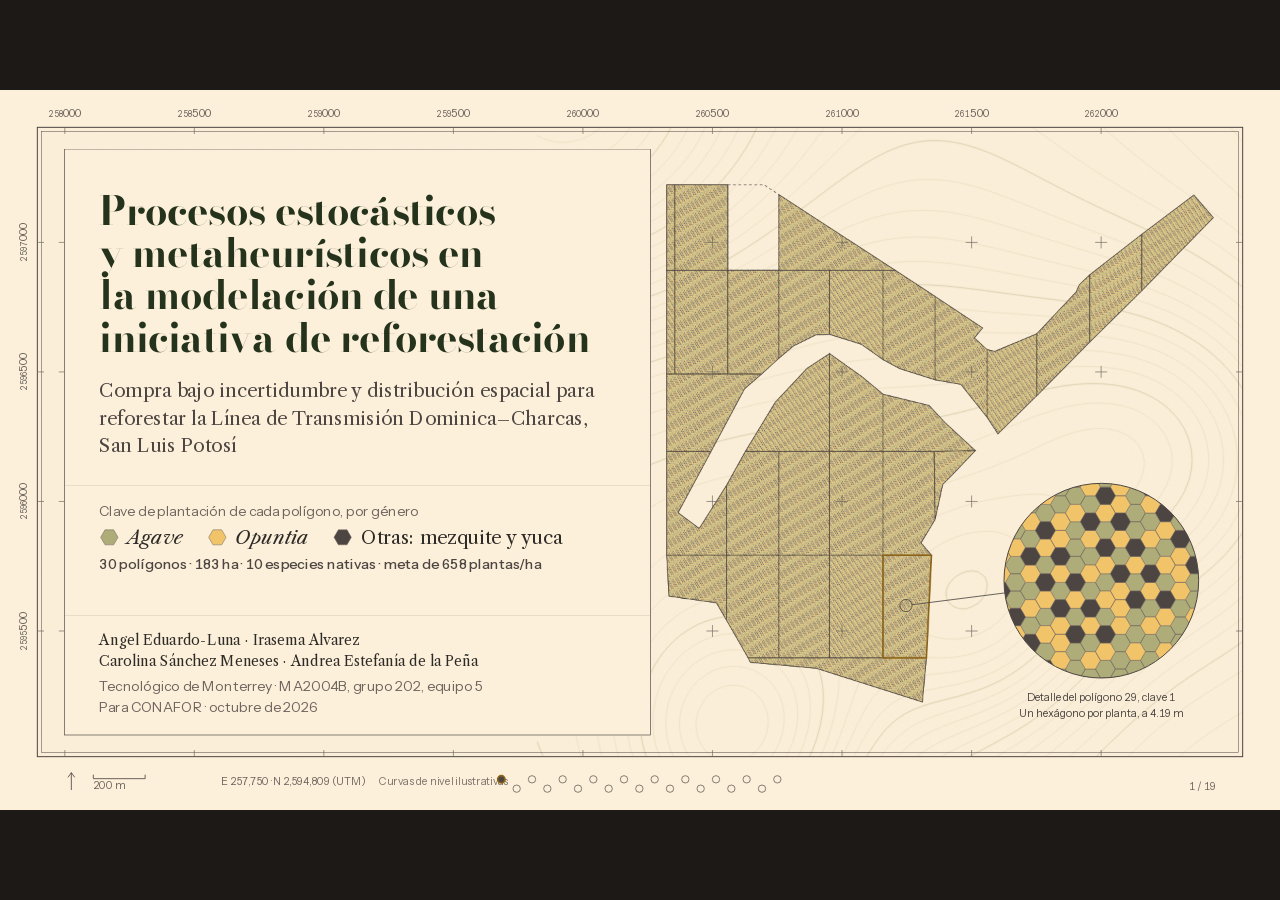
==== commit 59cafa0c: "feat(presentacion): explicar el método con árbol y hojas de método El deck pasaba de la tubería al m" ====
--- a/docs/presentacion/index.html
+++ b/docs/presentacion/index.html
@@ -100,20 +100,52 @@
   </section>
 
   <!-- 6 · Cómo lo resolvimos -->
-  <section class="lamina" data-cam="sitio" aria-label="Cómo lo resolvimos">
+  <!-- La tubería como un árbol sobre la hoja, sin mapa: raíces (datos), tronco (escenarios),
+       ramas (compra por polígono, agrupadas por clave) y hojas (la clave). Lo dibuja deck.js. -->
+  <section class="lamina" data-cam="poligono" aria-label="Cómo lo resolvimos">
+    <svg class="dibujo" id="arbol" viewBox="0 0 1920 1080" role="img" aria-label="Árbol de la tubería: de los datos de INECOL a la clave de plantación de los 30 polígonos"></svg>
+    <h2 class="arbol-titulo">Cómo lo resolvimos: de los datos a la clave de plantación</h2>
+    <div class="anota" id="anota-4"><span class="n">4</span><div><h3>La clave de plantación</h3><p class="chico">Cada hoja es una planta con sus seis vecinas. El memético acomoda las especies para que compitan poco.</p></div></div>
+    <div class="anota" id="anota-3"><span class="n">3</span><div><h3>Una compra por polígono</h3><p class="chico">Una rama por polígono; los que piden la misma composición comparten clave.</p></div></div>
+    <div class="anota" id="anota-2"><span class="n">2</span><div><h3>10,000 escenarios</h3><p class="chico">Un tronco común: los mismos escenarios de supervivencia sirven para toda meta y todo riesgo.</p></div></div>
+    <div class="anota" id="anota-1"><span class="n">1</span><div><h3>Datos de INECOL</h3><p class="chico">Superficie, plantas existentes, supervivencia, costo y competencia entre especies.</p></div></div>
+    <div class="etiqueta-herbario ficha-arbol">
+      <span class="titulo">La tubería de <code>refor</code></span>
+      <span class="rotulo">Grosor de cada rama: la superficie que alimenta. Pase el cursor por una hoja.</span>
+      <span class="rotulo generos-mini" id="arbol-generos"></span>
+      <span class="rotulo">Fuente: modelo <code>refor</code>, semilla 42.</span>
+    </div>
+  </section>
+
+  <!-- 7 · El modelo de compra -->
+  <section class="lamina" data-cam="poligono" aria-label="El modelo de compra">
     <div class="panel panel-a ancho">
-      <h2>Cómo lo resolvimos</h2>
-      <ol class="tuberia">
-        <li><span class="n">1</span><div><h3>Datos de INECOL</h3><p class="chico">Superficie de cada polígono, plantas que ya existen, supervivencia y costo de cada especie.</p></div><svg class="grafica" id="m-datos" width="220" height="96"></svg></li>
-        <li><span class="n">2</span><div><h3>10,000 escenarios de supervivencia</h3><p class="chico" id="t-escenarios"></p></div><svg class="grafica" id="m-escenarios" width="220" height="96"></svg></li>
-        <li><span class="n">3</span><div><h3>La compra más barata que cumple</h3><p class="chico">Una meta por especie, sin alejarse más de 10 % de la composición de referencia, al menor costo de compra más reposición esperada.</p></div><svg class="grafica" id="m-compra" width="220" height="96"></svg></li>
-        <li><span class="n">4</span><div><h3>La clave de plantación</h3><p class="chico">Un algoritmo memético con búsqueda tabú acomoda la compra en un mosaico de 52 posiciones que se repite sobre el polígono.</p></div><svg class="grafica" id="m-mosaico" width="220" height="96"></svg></li>
+      <h2>Comprar lo justo para cumplir la meta en el 95 % de los escenarios</h2>
+      <ol class="tuberia amplia">
+        <li><span class="n">1</span><div><h3>Lo que falta</h3><p class="chico" id="mc-falta"></p></div><svg class="grafica" id="mc-meta" width="400" height="104"></svg></li>
+        <li><span class="n">2</span><div><h3>Cuántas comprar</h3><p class="chico" id="mc-escenarios"></p></div><svg class="grafica" id="mc-hist" width="400" height="176"></svg></li>
+        <li><span class="n">3</span><div><h3>Una meta por especie</h3><p class="chico" id="mc-mochila-texto"></p></div><svg class="grafica" id="mc-mochila" width="400" height="176"></svg></li>
       </ol>
-      <p class="fuente">Fuente: modelo <code>refor</code>, reporte E2, semilla 42.</p>
-    </div>
-  </section>
-
-  <!-- 7 · La compra -->
+      <p class="fuente">Ejemplo: <i>Agave salmiana</i> en el polígono 1. Banda: meta elegida en todo el sitio frente a la referencia de INECOL. Fuente: <code>refor plan</code>, α = 0.05, K = 10,000, semilla 42.</p>
+    </div>
+  </section>
+
+  <!-- 8 · La formulación de la compra -->
+  <!-- Hoja de método, a la manera de Tufte: el programa con notas al margen y el cálculo con datos del polígono 1. -->
+  <section class="lamina" data-cam="poligono" aria-label="La formulación de la compra">
+    <h2 class="metodo-titulo">Qué se minimiza y cómo se calcula</h2>
+    <p class="metodo-entrada chico">En cada polígono, el modelo elige para cada especie <i>s</i> su meta <i>n<sub>s</sub></i> (cuántas plantas deben quedar) y su compra <i>x<sub>s</sub></i> (cuántas comprar).</p>
+    <div class="programa" id="programa"></div>
+    <div class="calculo">
+      <div class="bloque"><h3><span class="n">1</span>El costo de cada meta</h3><p class="chico" id="fc-texto-curva"></p></div>
+      <svg class="grafica" id="fc-curva" width="764" height="240"></svg>
+      <div class="bloque"><h3><span class="n">2</span>La mochila elige una meta por especie</h3><p class="chico" id="fc-texto-eleccion"></p></div>
+      <svg class="grafica" id="fc-eleccion" width="764" height="284"></svg>
+    </div>
+    <p class="fuente metodo-fuente" id="fc-fuente"></p>
+  </section>
+
+  <!-- 9 · La compra -->
   <section class="lamina" data-cam="sitio-datos" aria-label="La compra">
     <div class="panel panel-b">
       <h2 id="c-titulo"></h2>
@@ -125,7 +157,7 @@
     <div id="leyenda-compra" style="position: absolute; left: 96px; top: 950px"></div>
   </section>
 
-  <!-- 8 · El presupuesto -->
+  <!-- 10 · El presupuesto -->
   <section class="lamina" data-cam="sitio-datos" aria-label="El presupuesto">
     <div class="panel panel-b">
       <h2>Ningún polígono cabe en $12,500 por hectárea</h2>
@@ -136,7 +168,33 @@
     <div id="leyenda-presupuesto" style="position: absolute; left: 96px; top: 950px"></div>
   </section>
 
-  <!-- 9 · La clave de plantación -->
+  <!-- 11 · Los modelos de asignación -->
+  <section class="lamina" data-cam="poligono" aria-label="Los modelos de asignación">
+    <div class="panel panel-a ancho">
+      <h2>Acomodar las plantas para que las vecinas compitan poco</h2>
+      <ol class="tuberia amplia">
+        <li><span class="n">1</span><div><h3>Seis vecinas</h3><p class="chico" id="ma-problema"></p></div><svg class="grafica" id="ma-vecinas" width="400" height="176"></svg></li>
+        <li><span class="n">2</span><div><h3>El memético</h3><p class="chico">Parte de 20 claves al azar y cruza las mejores. Cada hija se pule con búsqueda tabú: intercambia dos plantas si baja la competencia y no deshace ese cambio en 5 a 15 pasos.</p></div><svg class="grafica" id="ma-cambio" width="400" height="150"></svg></li>
+        <li><span class="n">3</span><div><h3>El modelo exacto</h3><p class="chico" id="ma-exacto"></p></div><svg class="grafica" id="ma-brecha" width="400" height="150"></svg></li>
+      </ol>
+      <p class="fuente">Fuente: <code>refor plan --exacto</code>, clave 1, semilla 42. La matriz <i>W</i> es una estimación por validar en campo.</p>
+    </div>
+  </section>
+
+  <!-- 12 · Cómo funciona el memético -->
+  <!-- El ciclo de una generación con la composición de la clave 1. Lo dibuja deck.js. -->
+  <section class="lamina" data-cam="poligono" aria-label="Cómo funciona el memético">
+    <svg class="dibujo" id="memetico" viewBox="0 0 1920 1080" role="img" aria-label="Ciclo del algoritmo memético: población, torneo, cruce, búsqueda tabú y reemplazo"></svg>
+    <h2 class="metodo-titulo">El memético: claves que se cruzan y se pulen, generación tras generación</h2>
+    <div class="estacion" id="est-0"><h3>Población</h3><p class="chico">20 claves con las mismas plantas, acomodadas al azar.</p></div>
+    <div class="estacion" id="est-1"><h3><span class="n">1</span>Torneo</h3><p class="chico">Se toman dos claves al azar y gana la que compite menos. Dos torneos dan los padres.</p></div>
+    <div class="estacion" id="est-2"><h3><span class="n">2</span>Cruce</h3><p class="chico">El hijo hereda especies completas de cada padre, en sus mismos lugares, y lo que falta se llena con lo que menos compite.</p></div>
+    <div class="estacion" id="est-3"><h3><span class="n">3</span>Búsqueda tabú</h3><p class="chico">Intercambia dos plantas una y otra vez, siempre el mejor cambio, sin deshacer los recientes.</p></div>
+    <div class="estacion" id="est-4"><h3><span class="n">4</span>Reemplazo</h3><p class="chico">El hijo entra a la población si supera a la peor clave y no es copia de otra.</p></div>
+    <p class="chico metodo-pie" id="mm-pie"></p>
+  </section>
+
+  <!-- 13 · La clave de plantación -->
   <section class="lamina" data-cam="reticula" aria-label="La clave de plantación">
     <div class="titular sobre-mapa" style="width: 1240px; gap: 24px">
       <h1>Seis claves de plantación cubren los 30&nbsp;polígonos</h1>
@@ -165,7 +223,17 @@
     <p class="fuente" style="position: absolute; right: 96px; top: 952px; text-align: right">Fuente: <code>refor plan</code>, α = 0.05, semilla 42. Clave 1 de 6; la usan 18 polígonos.</p>
   </section>
 
-  <!-- 10 · Qué tan buena es -->
+  <!-- 14 · Cómo funciona el modelo exacto -->
+  <section class="lamina" data-cam="tesela" aria-label="Cómo funciona el modelo exacto">
+    <svg class="dibujo" id="exacto" viewBox="0 0 1920 1080" role="img" aria-label="El modelo exacto: interruptores por lugar y especie, ramificación y poda, y techo y piso de las seis claves"></svg>
+    <h2 class="metodo-titulo">El modelo exacto: un techo, un piso y la brecha entre ambos</h2>
+    <div class="bloque" id="ex-b1"><h3><span class="n">1</span>Todo se vuelve interruptores</h3><p class="chico" id="ex-t1"></p></div>
+    <div class="bloque" id="ex-b2"><h3><span class="n">2</span>Ramificar y podar</h3><p class="chico">El solver (HiGHS) fija una decisión a la vez y, en cada rama, calcula un piso: lo menos que podría competir cualquier clave de esa rama. Si el piso ya es peor que la mejor clave conocida, descarta la rama entera.</p></div>
+    <div class="bloque" id="ex-b3"><h3><span class="n">3</span>Techo y piso, en las seis claves</h3><p class="chico">El techo es la mejor clave encontrada; arranca en la del memético. El piso es lo que el solver prueba que ninguna clave puede mejorar. Entre ambos queda la brecha.</p></div>
+    <p class="chico ex-conclusion" id="ex-conclusion"></p>
+  </section>
+
+  <!-- 15 · Qué tan buena es -->
   <section class="lamina" data-cam="tesela" aria-label="Qué tan buena es">
     <div class="panel" style="left: 96px; right: 96px; top: 330px; bottom: 80px; flex-direction: row; gap: 56px">
       <div style="display: flex; flex-direction: column; gap: 24px; width: 600px; flex: none">
@@ -178,7 +246,7 @@
     <p class="rotulo" style="position: absolute; left: 96px; top: 80px">Polígono 1 completo: la clave 1 repetida sobre sus 331 m de largo.</p>
   </section>
 
-  <!-- 11 · La herramienta -->
+  <!-- 16 · La herramienta -->
   <section class="lamina" data-cam="ventana" aria-label="La herramienta">
     <div class="titular" style="width: 1300px">
       <h2><code style="font-family: var(--f-rotulo); font-weight: 500; font-size: .86em">refor_gui</code>: configurar, ejecutar y exportar</h2>
@@ -199,14 +267,14 @@
     </div>
   </section>
 
-  <!-- 12 · El visor -->
+  <!-- 17 · El visor -->
   <!-- El visor de docs/visor/ embebido: solo funciona si el repositorio se sirve desde su raíz (ver docs/visor/README.md). -->
   <section class="lamina" data-cam="ventana" aria-label="El visor">
     <h2 style="position: absolute; left: 96px; top: 72px; width: 1500px">El visor: los resultados de <code style="font-family: var(--f-rotulo); font-weight: 500; font-size: .86em">refor</code>, polígono por polígono</h2>
     <iframe class="visor-embebido interactivo" src="../visor/index.html" title="Visor de resultados de refor"></iframe>
   </section>
 
-  <!-- 13 · Recomendaciones -->
+  <!-- 18 · Recomendaciones -->
   <section class="lamina" data-cam="sitio" aria-label="Recomendaciones">
     <div class="panel panel-a">
       <h2>Lo que recomendamos</h2>
@@ -220,7 +288,7 @@
     </div>
   </section>
 
-  <!-- 14 · Cierre -->
+  <!-- 19 · Cierre -->
   <section class="lamina" data-cam="portada" aria-label="Cierre">
     <div class="titular centrado sobre-mapa" style="top: 300px; width: 1400px; gap: 20px">
       <h1 style="font-size: 120px; line-height: 1">Gracias</h1>
@@ -247,7 +315,7 @@
     <span id="utm"></span>
     <span class="nota">Curvas de nivel ilustrativas</span>
   </div>
-  <svg id="avance" width="330" height="34" aria-label="Avance"></svg>
+  <svg id="avance" width="440" height="34" aria-label="Avance"></svg>
   <span id="numero"></span>
   <div class="etiqueta" id="etiqueta" hidden></div>
 
--- a/docs/presentacion/estilo.css
+++ b/docs/presentacion/estilo.css
@@ -182,6 +182,83 @@
 .tuberia li:last-child { border-bottom: 0; padding-bottom: 0; }
 .tuberia .n { font: 400 var(--t-xl)/1 var(--f-display); color: var(--ocre-hondo); }
 .tuberia h3 { margin-bottom: 4px; }
+.tuberia.amplia li { grid-template-columns: 52px 1fr 400px; }
+
+/* Lámina 6: la tubería como árbol, dibujada a tinta sobre la hoja (el mapa se apaga).
+   Cada tramo de rama trae su largo (--largo), su inicio (--t) y su duración (--d). */
+.dibujo { position: absolute; inset: 0; width: 1920px; height: 1080px; overflow: visible; font-family: var(--f-rotulo); }
+.dibujo .trazo { fill: none; stroke: var(--tierra); stroke-linecap: round; transition: stroke var(--d-respuesta) var(--ease-salida); }
+.dibujo .raiz .trazo { stroke: var(--tierra-suave); }
+.dibujo .linaje .trazo { stroke: var(--ocre-hondo); }
+.dibujo .suelo { fill: none; stroke: var(--tierra-suave); stroke-width: 1; stroke-linecap: butt; }
+.dibujo .guia { fill: none; stroke: var(--tierra-suave); stroke-width: 1.25; stroke-dasharray: 1 6; stroke-linecap: round; }
+.dibujo .guia-punto { fill: var(--tierra-suave); }
+.dibujo text { fill: var(--tierra-suave); font-size: var(--t-xs); text-anchor: middle; }
+.dibujo .hex { stroke: var(--tierra-suave); stroke-width: .75; transition: stroke var(--d-respuesta) var(--ease-salida); }
+.dibujo .brote { transform-box: fill-box; transform-origin: center; }
+.dibujo .roseta.activa .hex { stroke: var(--ocre-hondo); stroke-width: 1.5; }
+.arbol-titulo { position: absolute; left: 96px; top: 80px; width: 640px; }
+.anota { position: absolute; left: 96px; width: 430px; display: grid; grid-template-columns: 52px 1fr; gap: 14px; }
+.anota .n { font: 400 var(--t-xl)/1 var(--f-display); color: var(--ocre-hondo); }
+.anota h3 { margin-bottom: 4px; }
+.ficha-arbol { position: absolute; right: 96px; bottom: 80px; width: 236px; padding: 10px 14px 12px; gap: 6px; }
+.ficha-arbol .titulo { font: 400 var(--t-s)/1.2 var(--f-texto); color: var(--tinta); }
+.generos-mini { display: flex; gap: 12px; }
+.generos-mini span { display: inline-flex; align-items: center; gap: 5px; }
+.generos-mini svg { width: 14px; height: 16px; overflow: visible; }
+.lamina.entra > .dibujo { animation: none; }
+.lamina.datos .dibujo .trazo { stroke-dasharray: var(--largo); animation: trazo var(--d) linear var(--t) both, aparece 1ms linear var(--t) both; }
+.lamina.datos .dibujo .aparece { animation: aparece var(--d-contenido) var(--ease-salida) var(--t) both; }
+.lamina.datos .dibujo .brote { animation: brote 420ms var(--ease-salida) var(--t) both; }
+.lamina.datos.entra > :is(.anota, .ficha-arbol) { animation: entra var(--d-contenido) var(--ease-salida) var(--t, 0ms) both; }
+@keyframes aparece { from { opacity: 0; } to { opacity: 1; } }
+@keyframes brote { from { opacity: 0; transform: scale(.25); } to { opacity: 1; transform: scale(1); } }
+
+/* Hojas de método (láminas 8, 12 y 14): papel sin mapa, notas al margen, poca tinta */
+.metodo-titulo { position: absolute; left: 96px; top: 80px; width: 1500px; }
+.metodo-entrada { position: absolute; left: 96px; top: 160px; width: 880px; color: var(--tierra); }
+.metodo-fuente { position: absolute; left: 96px; bottom: 80px; width: 880px; }
+.ex-conclusion { position: absolute; left: 980px; top: 912px; width: 844px; color: var(--tierra); }
+.metodo-pie { position: absolute; left: 96px; top: 870px; width: 1500px; color: var(--tierra); }
+.bloque h3 .n, .estacion h3 .n { font: 400 var(--t-l)/1 var(--f-display); color: var(--ocre-hondo); margin-right: 12px; }
+.bloque { display: grid; gap: 4px; }
+.estacion { position: absolute; display: grid; gap: 4px; width: 270px; }
+.lamina.datos.entra > :is(.estacion, .bloque, .metodo-pie, .ex-conclusion) { animation: entra var(--d-contenido) var(--ease-salida) var(--t, 0ms) both; }
+.dibujo .rotulo-izq { text-anchor: start; }
+.dibujo .rotulo-der { text-anchor: end; }
+.dibujo .fuerte { fill: var(--tierra); font-weight: 500; }
+.dibujo .flecha { fill: none; stroke: var(--tierra); stroke-width: 1.5; stroke-linecap: round; stroke-linejoin: round; }
+
+/* Lámina 8: el programa, con una nota al margen por renglón */
+.programa { position: absolute; left: 96px; top: 250px; width: 900px; display: grid; grid-template-columns: 128px auto 1fr;
+  column-gap: 28px; row-gap: 14px; align-items: baseline; }
+.programa .verbo { font: 400 var(--t-s)/1 var(--f-rotulo); color: var(--tierra-suave); }
+.programa .mat { font: 400 30px/1.25 var(--f-texto); color: var(--tinta); white-space: nowrap; font-variant-numeric: lining-nums; }
+.programa .mat sub, .programa .mat sup { font-size: .6em; line-height: 0; }
+.programa .mat .op { font-family: var(--f-display); font-size: 1.15em; }
+.programa .nota { font: 400 var(--t-xs)/1.35 var(--f-rotulo); color: var(--tierra-suave); max-width: 300px; }
+.programa .ref { font: 500 13px/0 var(--f-rotulo); color: var(--ocre-hondo); vertical-align: super; margin-left: 3px; }
+.programa .nota .ref { margin: 0 4px 0 0; }
+.programa .corazon .mat, .programa .corazon .nota { color: var(--ocre-hondo); }
+.programa .separa { grid-column: 1 / -1; border-top: 1px solid var(--linea); margin: 4px 0; }
+.programa .glosario { grid-column: 1 / -1; font: 400 var(--t-xs)/1.5 var(--f-rotulo); color: var(--tierra-suave); margin-top: 6px; }
+.programa .glosario i { font-family: var(--f-texto); font-size: 18px; color: var(--tierra); }
+.calculo { position: absolute; left: 1060px; top: 150px; width: 764px; display: flex; flex-direction: column; gap: 12px; }
+.lamina.datos.entra > :is(.programa, .calculo) { animation: entra var(--d-contenido) var(--ease-salida) both; }
+.lamina.datos.entra > .calculo { animation-delay: 300ms; }
+
+/* Láminas 7 y 10: la meta elegida se desliza desde la referencia; dos plantas se intercambian */
+.lamina.datos .elige { animation: elige var(--d-datos) var(--ease-salida) both; animation-delay: calc(var(--i, 0) * 50ms + 350ms); }
+@keyframes elige { from { transform: translateY(var(--dy)); } }
+.lamina.datos .desliza { animation: desliza var(--d-datos) var(--ease-salida) both; animation-delay: calc(var(--i, 0) * 50ms + 500ms); }
+@keyframes desliza { from { transform: translateX(var(--dx)); } }
+.lamina.datos .cambia { animation: cambia 1100ms var(--ease-camara) 500ms both; }
+@keyframes cambia {
+  from { transform: translate(var(--dx), 0); }
+  50% { transform: translate(calc(var(--dx) * .5), var(--arco)); }
+  to { transform: none; }
+}
+.lamina.datos .aparece-tarde { animation: aparece var(--d-contenido) var(--ease-salida) 1500ms both; }
 
 /* Lámina 9: mosaico */
 .mosaico-ficha { cursor: default; }
@@ -269,6 +346,8 @@
   #giro { transition: opacity 300ms linear; }
   #giro.deriva { animation: none; }
   .lamina.entra > *, .lamina.datos .crece, .lamina.datos .traza { animation: none; }
+  .lamina.datos :is(.dibujo *, .elige, .desliza, .cambia, .aparece-tarde), .lamina.datos.entra > :is(.anota, .ficha-arbol, .estacion, .bloque, .metodo-pie, .ex-conclusion, .programa, .calculo) { animation: none; }
+  .lamina.datos .dibujo .trazo { stroke-dasharray: none; }
 }
 
 /* Impresión: una lámina por página, con la cámara en su encuadre final */
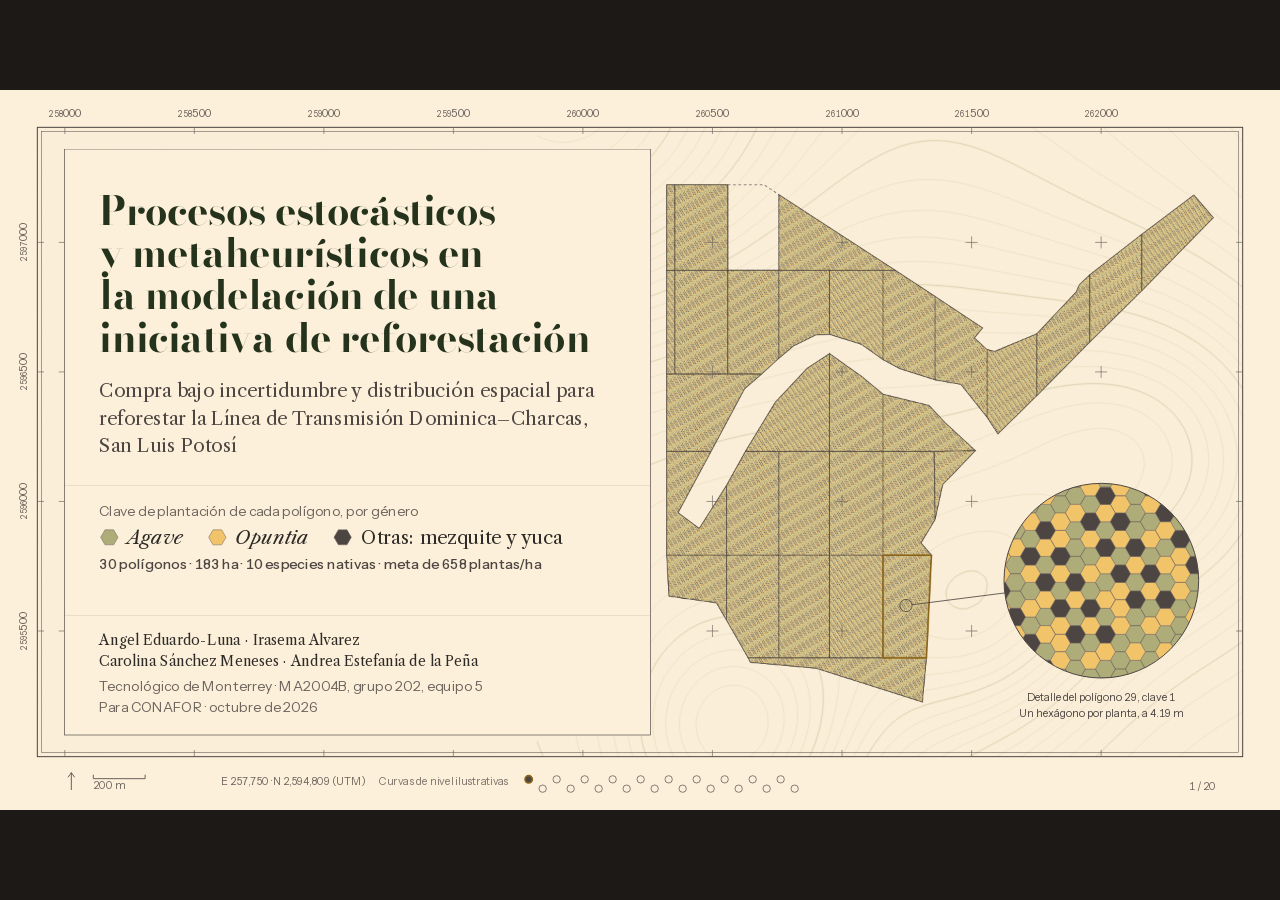
==== commit 23577b19: "hola" ====
--- a/docs/presentacion/index.html
+++ b/docs/presentacion/index.html
@@ -168,7 +168,27 @@
     <div id="leyenda-presupuesto" style="position: absolute; left: 96px; top: 950px"></div>
   </section>
 
-  <!-- 11 · Los modelos de asignación -->
+  <!-- 11 · Qué compite con qué -->
+  <!-- La matriz W abre la segunda pregunta: la lámina 12 y la regla del mezquite de la 14 se apoyan en ella. -->
+  <section class="lamina" data-cam="poligono" aria-label="Qué compite con qué">
+    <div class="panel" style="left: 96px; right: 96px; top: 80px; bottom: 80px; flex-direction: row; align-items: center; gap: 48px">
+      <div style="display: flex; flex-direction: column; gap: 24px; width: 580px; flex: none; align-self: stretch">
+        <h2>Lo que más compite es una planta junto a otra de su misma especie</h2>
+        <p class="chico" id="w-texto"></p>
+        <p class="formula" aria-label="W de a b igual a gama elevada a uno si a es igual a b, por T de a b, por N de a b, menos fi por F de a b"><i>W<sub>ab</sub></i> = <i>γ</i><sup>[<i>a</i> = <i>b</i>]</sup> · <i>T<sub>ab</sub></i> · <i>N<sub>ab</sub></i> − <i>φ</i> <i>F<sub>ab</sub></i></p>
+        <dl class="terminos">
+          <dt><i>T<sub>ab</sub></i></dt><dd>Copa: qué parte de los 4.19 m entre vecinas cubren las dos copas adultas. Vale 1 si se tocan.</dd>
+          <dt><i>N<sub>ab</sub></i></dt><dd>Raíz: cuánto coinciden sus raíces en tres profundidades. Vale 1 si toman agua del mismo estrato.</dd>
+          <dt><i>γ</i> = 1.5</dt><dd>Misma especie: usan los mismos recursos y comparten plagas. Solo cuenta si <i>a</i> = <i>b</i>.</dd>
+          <dt><i>φ</i> = 0.3</dt><dd>Nodriza: se resta cuando una es mezquite y la otra una suculenta (<i>F<sub>ab</sub></i> = 1).</dd>
+        </dl>
+        <p class="fuente">Rasgos aproximados; <i>γ</i> y <i>φ</i> son supuestos por validar en campo. Fuente: <code>data/processed/competencia.csv</code>, reporte E2.</p>
+      </div>
+      <svg class="grafica" id="g-matriz" width="1000" height="780" role="img" aria-labelledby="w-desc"><desc id="w-desc">Matriz de competencia W entre las 10 especies, en cinco clases, con su escala de 0 a 1.5.</desc></svg>
+    </div>
+  </section>
+
+  <!-- 12 · Los modelos de asignación -->
   <section class="lamina" data-cam="poligono" aria-label="Los modelos de asignación">
     <div class="panel panel-a ancho">
       <h2>Acomodar las plantas para que las vecinas compitan poco</h2>
@@ -181,7 +201,7 @@
     </div>
   </section>
 
-  <!-- 12 · Cómo funciona el memético -->
+  <!-- 13 · Cómo funciona el memético -->
   <!-- El ciclo de una generación con la composición de la clave 1. Lo dibuja deck.js. -->
   <section class="lamina" data-cam="poligono" aria-label="Cómo funciona el memético">
     <svg class="dibujo" id="memetico" viewBox="0 0 1920 1080" role="img" aria-label="Ciclo del algoritmo memético: población, torneo, cruce, búsqueda tabú y reemplazo"></svg>
@@ -194,7 +214,7 @@
     <p class="chico metodo-pie" id="mm-pie"></p>
   </section>
 
-  <!-- 13 · La clave de plantación -->
+  <!-- 14 · La clave de plantación -->
   <section class="lamina" data-cam="reticula" aria-label="La clave de plantación">
     <div class="titular sobre-mapa" style="width: 1240px; gap: 24px">
       <h1>Seis claves de plantación cubren los 30&nbsp;polígonos</h1>
@@ -223,7 +243,7 @@
     <p class="fuente" style="position: absolute; right: 96px; top: 952px; text-align: right">Fuente: <code>refor plan</code>, α = 0.05, semilla 42. Clave 1 de 6; la usan 18 polígonos.</p>
   </section>
 
-  <!-- 14 · Cómo funciona el modelo exacto -->
+  <!-- 15 · Cómo funciona el modelo exacto -->
   <section class="lamina" data-cam="tesela" aria-label="Cómo funciona el modelo exacto">
     <svg class="dibujo" id="exacto" viewBox="0 0 1920 1080" role="img" aria-label="El modelo exacto: interruptores por lugar y especie, ramificación y poda, y techo y piso de las seis claves"></svg>
     <h2 class="metodo-titulo">El modelo exacto: un techo, un piso y la brecha entre ambos</h2>
@@ -233,7 +253,7 @@
     <p class="chico ex-conclusion" id="ex-conclusion"></p>
   </section>
 
-  <!-- 15 · Qué tan buena es -->
+  <!-- 16 · Qué tan buena es -->
   <section class="lamina" data-cam="tesela" aria-label="Qué tan buena es">
     <div class="panel" style="left: 96px; right: 96px; top: 330px; bottom: 80px; flex-direction: row; gap: 56px">
       <div style="display: flex; flex-direction: column; gap: 24px; width: 600px; flex: none">
@@ -246,7 +266,7 @@
     <p class="rotulo" style="position: absolute; left: 96px; top: 80px">Polígono 1 completo: la clave 1 repetida sobre sus 331 m de largo.</p>
   </section>
 
-  <!-- 16 · La herramienta -->
+  <!-- 17 · La herramienta -->
   <section class="lamina" data-cam="ventana" aria-label="La herramienta">
     <div class="titular" style="width: 1300px">
       <h2><code style="font-family: var(--f-rotulo); font-weight: 500; font-size: .86em">refor_gui</code>: configurar, ejecutar y exportar</h2>
@@ -267,14 +287,14 @@
     </div>
   </section>
 
-  <!-- 17 · El visor -->
+  <!-- 18 · El visor -->
   <!-- El visor de docs/visor/ embebido: solo funciona si el repositorio se sirve desde su raíz (ver docs/visor/README.md). -->
   <section class="lamina" data-cam="ventana" aria-label="El visor">
     <h2 style="position: absolute; left: 96px; top: 72px; width: 1500px">El visor: los resultados de <code style="font-family: var(--f-rotulo); font-weight: 500; font-size: .86em">refor</code>, polígono por polígono</h2>
     <iframe class="visor-embebido interactivo" src="../visor/index.html" title="Visor de resultados de refor"></iframe>
   </section>
 
-  <!-- 18 · Recomendaciones -->
+  <!-- 19 · Recomendaciones -->
   <section class="lamina" data-cam="sitio" aria-label="Recomendaciones">
     <div class="panel panel-a">
       <h2>Lo que recomendamos</h2>
@@ -288,7 +308,7 @@
     </div>
   </section>
 
-  <!-- 19 · Cierre -->
+  <!-- 20 · Cierre -->
   <section class="lamina" data-cam="portada" aria-label="Cierre">
     <div class="titular centrado sobre-mapa" style="top: 300px; width: 1400px; gap: 20px">
       <h1 style="font-size: 120px; line-height: 1">Gracias</h1>
@@ -315,7 +335,7 @@
     <span id="utm"></span>
     <span class="nota">Curvas de nivel ilustrativas</span>
   </div>
-  <svg id="avance" width="440" height="34" aria-label="Avance"></svg>
+  <svg id="avance" width="430" height="34" aria-label="Avance"></svg>
   <span id="numero"></span>
   <div class="etiqueta" id="etiqueta" hidden></div>
 
--- a/docs/presentacion/estilo.css
+++ b/docs/presentacion/estilo.css
@@ -214,7 +214,7 @@
 @keyframes aparece { from { opacity: 0; } to { opacity: 1; } }
 @keyframes brote { from { opacity: 0; transform: scale(.25); } to { opacity: 1; transform: scale(1); } }
 
-/* Hojas de método (láminas 8, 12 y 14): papel sin mapa, notas al margen, poca tinta */
+/* Hojas de método (láminas 8, 13 y 15): papel sin mapa, notas al margen, poca tinta */
 .metodo-titulo { position: absolute; left: 96px; top: 80px; width: 1500px; }
 .metodo-entrada { position: absolute; left: 96px; top: 160px; width: 880px; color: var(--tierra); }
 .metodo-fuente { position: absolute; left: 96px; bottom: 80px; width: 880px; }
@@ -247,7 +247,7 @@
 .lamina.datos.entra > :is(.programa, .calculo) { animation: entra var(--d-contenido) var(--ease-salida) both; }
 .lamina.datos.entra > .calculo { animation-delay: 300ms; }
 
-/* Láminas 7 y 10: la meta elegida se desliza desde la referencia; dos plantas se intercambian */
+/* Láminas 7 y 12: la meta elegida se desliza desde la referencia; dos plantas se intercambian */
 .lamina.datos .elige { animation: elige var(--d-datos) var(--ease-salida) both; animation-delay: calc(var(--i, 0) * 50ms + 350ms); }
 @keyframes elige { from { transform: translateY(var(--dy)); } }
 .lamina.datos .desliza { animation: desliza var(--d-datos) var(--ease-salida) both; animation-delay: calc(var(--i, 0) * 50ms + 500ms); }
@@ -260,7 +260,14 @@
 }
 .lamina.datos .aparece-tarde { animation: aparece var(--d-contenido) var(--ease-salida) 1500ms both; }
 
-/* Lámina 9: mosaico */
+/* Lámina 11: la fórmula de W y sus términos, con la misma voz que el programa de la lámina 8 */
+.formula { font: 400 30px/1.25 var(--f-texto); color: var(--tinta); white-space: nowrap; font-variant-numeric: lining-nums; }
+.formula sub, .formula sup, .terminos sub { font-size: .6em; line-height: 0; }
+.terminos { margin: 0; display: grid; grid-template-columns: 96px 1fr; gap: 10px 16px; align-items: baseline; }
+.terminos dt { font: 400 var(--t-s)/1.3 var(--f-texto); color: var(--tinta); white-space: nowrap; font-variant-numeric: lining-nums; }
+.terminos dd { margin: 0; font: 400 var(--t-xs)/1.4 var(--f-rotulo); color: var(--tierra-suave); }
+
+/* Lámina 14: mosaico */
 .mosaico-ficha { cursor: default; }
 .mosaico-ficha text { font-family: var(--f-rotulo); font-weight: 500; text-anchor: middle; dominant-baseline: central; pointer-events: none; }
 .controles { position: absolute; left: 96px; top: 916px; display: flex; align-items: center; gap: 28px; padding: 10px 14px;
@@ -298,7 +305,7 @@
 .regla span:first-child { transform: none; }
 .regla span:last-child { transform: translateX(-100%); }
 
-/* Lámina 11: ventana de la herramienta */
+/* Lámina 17: ventana de la herramienta */
 .ventana { position: absolute; left: 96px; top: 300px; width: 860px; height: 576px; border: 1px solid var(--tierra);
   border-radius: 3px; overflow: hidden; background: transparent; box-shadow: 0 18px 48px rgb(76 69 65 / .1); }
 .ventana .barra-titulo { height: 40px; border-bottom: 1px solid var(--tierra); display: flex; align-items: center; padding: 0 16px;
@@ -309,7 +316,7 @@
 .vistas li { display: grid; grid-template-columns: 230px 1fr; gap: 16px; font: 400 var(--t-s)/1.4 var(--f-texto); }
 .vistas b { font: 500 var(--t-s)/1.4 var(--f-rotulo); color: var(--tierra); }
 
-/* Lámina 13: decisiones */
+/* Lámina 19: decisiones */
 .decisiones { list-style: none; margin: 0; padding: 0; display: grid; gap: 22px; }
 .decisiones li { display: grid; grid-template-columns: 52px 1fr; gap: 16px; }
 .decisiones .n { font: 400 var(--t-xl)/1 var(--f-display); color: var(--ocre-hondo); }
@@ -318,16 +325,17 @@
 .capas-futuras span { display: inline-flex; align-items: center; gap: 8px; }
 .capas-futuras i { font-style: normal; display: inline-block; width: 34px; height: 18px; border: 1.5px dashed var(--tierra-suave); }
 
-/* Lámina 12: visor embebido */
+/* Lámina 18: visor embebido */
 .visor-embebido { position: absolute; left: 96px; right: 96px; top: 170px; bottom: 80px; width: calc(100% - 192px); height: calc(100% - 250px);
   border: 1px solid var(--tierra); border-radius: 3px; background: var(--papel); box-shadow: 0 18px 48px rgb(76 69 65 / .1); }
 
-/* Lámina 14 */
+/* Lámina 20 */
 .qr { width: 150px; height: 150px; display: block; padding: 14px; background: var(--papel); border: 1px solid var(--linea); }
 .cierre-pie { display: flex; align-items: center; gap: 28px; text-align: left; }
 
 /* Barra de avance: hilera al tresbolillo */
-#avance { position: absolute; left: 50%; bottom: 22px; transform: translateX(-50%); overflow: visible; }
+/* Desplazada a la derecha del centro para no encimarse con la cartela. */
+#avance { position: absolute; left: calc(50% + 36px); bottom: 22px; transform: translateX(-50%); overflow: visible; }
 .punto { cursor: pointer; }
 .punto circle { transition: fill var(--d-respuesta) var(--ease-salida), stroke var(--d-respuesta) var(--ease-salida); }
 #numero { position: absolute; right: 96px; bottom: 26px; font: 400 var(--t-xs) var(--f-rotulo); color: var(--tierra-suave); font-variant-numeric: tabular-nums; }
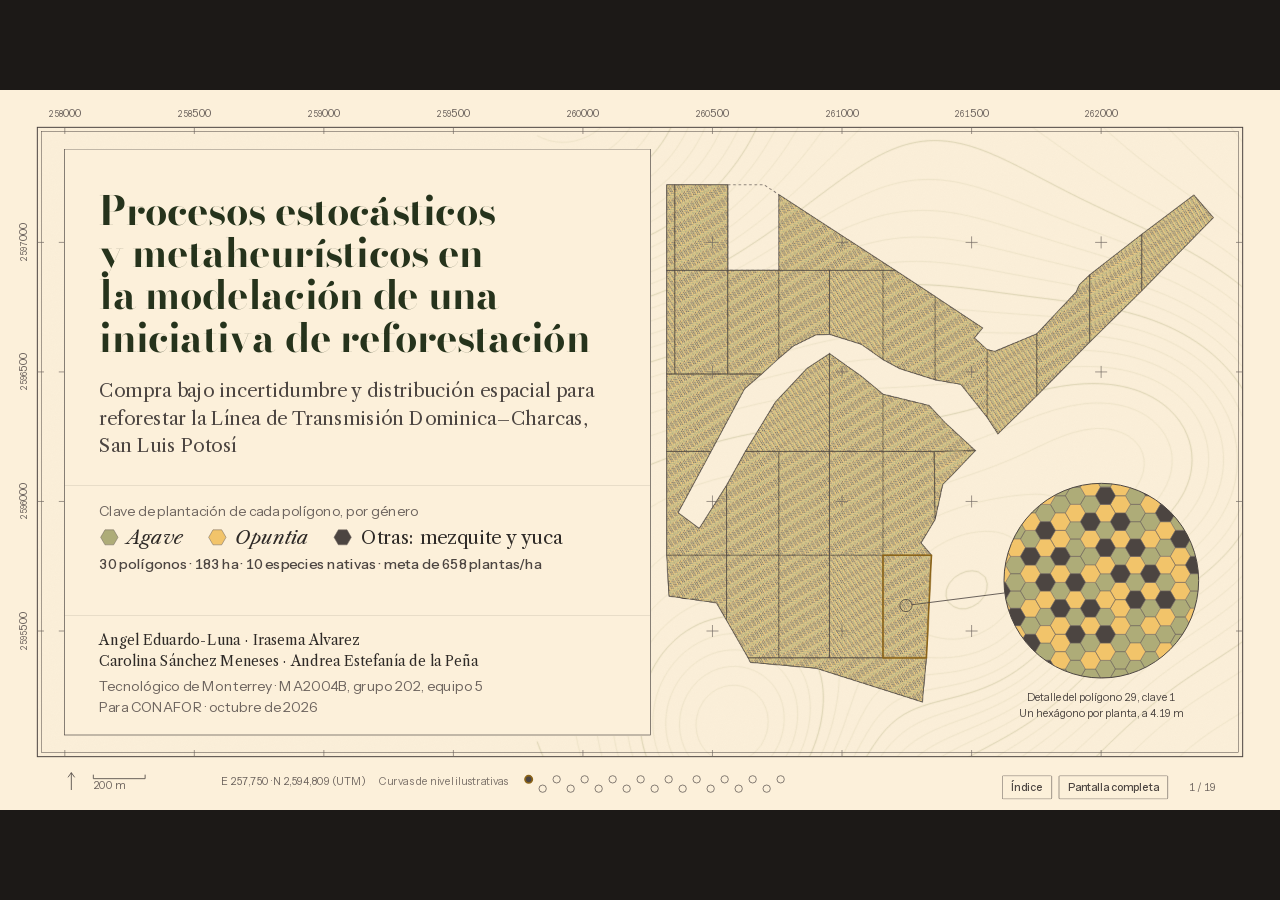
==== commit 5ec5a78c: "feat(presentacion): simplificar láminas 8 y 15, agregar índice y quitar el visor Las hojas de método" ====
--- a/docs/presentacion/index.html
+++ b/docs/presentacion/index.html
@@ -130,17 +130,15 @@
     </div>
   </section>
 
-  <!-- 8 · La formulación de la compra -->
-  <!-- Hoja de método, a la manera de Tufte: el programa con notas al margen y el cálculo con datos del polígono 1. -->
-  <section class="lamina" data-cam="poligono" aria-label="La formulación de la compra">
-    <h2 class="metodo-titulo">Qué se minimiza y cómo se calcula</h2>
-    <p class="metodo-entrada chico">En cada polígono, el modelo elige para cada especie <i>s</i> su meta <i>n<sub>s</sub></i> (cuántas plantas deben quedar) y su compra <i>x<sub>s</sub></i> (cuántas comprar).</p>
-    <div class="programa" id="programa"></div>
+  <!-- 8 · Cómo se decide la compra -->
+  <!-- Hoja de método: el modelo de compra en lenguaje llano (un objetivo y cuatro reglas) y cómo elige, con datos del polígono 1. -->
+  <section class="lamina" data-cam="poligono" aria-label="Cómo se decide la compra">
+    <h2 class="metodo-titulo">La compra más barata que cumple cuatro reglas</h2>
+    <p class="metodo-entrada chico" id="fc-entrada"></p>
+    <div class="reglas" id="reglas"></div>
     <div class="calculo">
-      <div class="bloque"><h3><span class="n">1</span>El costo de cada meta</h3><p class="chico" id="fc-texto-curva"></p></div>
-      <svg class="grafica" id="fc-curva" width="764" height="240"></svg>
-      <div class="bloque"><h3><span class="n">2</span>La mochila elige una meta por especie</h3><p class="chico" id="fc-texto-eleccion"></p></div>
-      <svg class="grafica" id="fc-eleccion" width="764" height="284"></svg>
+      <div class="bloque"><h3>Cómo elige</h3><p class="chico" id="fc-texto-eleccion"></p></div>
+      <svg class="grafica" id="fc-eleccion" width="764" height="430"></svg>
     </div>
     <p class="fuente metodo-fuente" id="fc-fuente"></p>
   </section>
@@ -244,12 +242,13 @@
   </section>
 
   <!-- 15 · Cómo funciona el modelo exacto -->
+  <!-- Hoja de método en tres ideas: demasiadas claves, descartar familias enteras, techo y piso. Lo dibuja deck.js. -->
   <section class="lamina" data-cam="tesela" aria-label="Cómo funciona el modelo exacto">
-    <svg class="dibujo" id="exacto" viewBox="0 0 1920 1080" role="img" aria-label="El modelo exacto: interruptores por lugar y especie, ramificación y poda, y techo y piso de las seis claves"></svg>
-    <h2 class="metodo-titulo">El modelo exacto: un techo, un piso y la brecha entre ambos</h2>
-    <div class="bloque" id="ex-b1"><h3><span class="n">1</span>Todo se vuelve interruptores</h3><p class="chico" id="ex-t1"></p></div>
-    <div class="bloque" id="ex-b2"><h3><span class="n">2</span>Ramificar y podar</h3><p class="chico">El solver (HiGHS) fija una decisión a la vez y, en cada rama, calcula un piso: lo menos que podría competir cualquier clave de esa rama. Si el piso ya es peor que la mejor clave conocida, descarta la rama entera.</p></div>
-    <div class="bloque" id="ex-b3"><h3><span class="n">3</span>Techo y piso, en las seis claves</h3><p class="chico">El techo es la mejor clave encontrada; arranca en la del memético. El piso es lo que el solver prueba que ninguna clave puede mejorar. Entre ambos queda la brecha.</p></div>
+    <svg class="dibujo" id="exacto" viewBox="0 0 1920 1080" role="img" aria-label="El modelo exacto: cuántas claves hay, cómo descarta familias de claves y el techo y el piso de la clave 1"></svg>
+    <h2 class="metodo-titulo">El modelo exacto: buscar con garantía</h2>
+    <div class="bloque" id="ex-b1"><h3><span class="n">1</span>Demasiadas claves para probarlas todas</h3><p class="chico" id="ex-t1"></p></div>
+    <div class="bloque" id="ex-b2"><h3><span class="n">2</span>Descartar familias enteras</h3><p class="chico">El solver decide una planta a la vez, y cada decisión parte las claves en familias. A cada familia le calcula lo menos que podría competir; si aun así es peor que la mejor clave conocida, la descarta completa sin revisarla.</p></div>
+    <div class="bloque" id="ex-b3"><h3><span class="n">3</span>Un techo y un piso</h3><p class="chico">El techo es la mejor clave que se conoce: la del memético. El piso es un límite que el solver demuestra: ninguna clave puede competir menos. La mejor clave posible queda entre los dos.</p></div>
     <p class="chico ex-conclusion" id="ex-conclusion"></p>
   </section>
 
@@ -287,14 +286,7 @@
     </div>
   </section>
 
-  <!-- 18 · El visor -->
-  <!-- El visor de docs/visor/ embebido: solo funciona si el repositorio se sirve desde su raíz (ver docs/visor/README.md). -->
-  <section class="lamina" data-cam="ventana" aria-label="El visor">
-    <h2 style="position: absolute; left: 96px; top: 72px; width: 1500px">El visor: los resultados de <code style="font-family: var(--f-rotulo); font-weight: 500; font-size: .86em">refor</code>, polígono por polígono</h2>
-    <iframe class="visor-embebido interactivo" src="../visor/index.html" title="Visor de resultados de refor"></iframe>
-  </section>
-
-  <!-- 19 · Recomendaciones -->
+  <!-- 18 · Recomendaciones -->
   <section class="lamina" data-cam="sitio" aria-label="Recomendaciones">
     <div class="panel panel-a">
       <h2>Lo que recomendamos</h2>
@@ -308,7 +300,7 @@
     </div>
   </section>
 
-  <!-- 20 · Cierre -->
+  <!-- 19 · Cierre -->
   <section class="lamina" data-cam="portada" aria-label="Cierre">
     <div class="titular centrado sobre-mapa" style="top: 300px; width: 1400px; gap: 20px">
       <h1 style="font-size: 120px; line-height: 1">Gracias</h1>
@@ -336,7 +328,15 @@
     <span class="nota">Curvas de nivel ilustrativas</span>
   </div>
   <svg id="avance" width="430" height="34" aria-label="Avance"></svg>
-  <span id="numero"></span>
+  <div class="navegacion">
+    <button class="suelto" id="btn-indice" aria-expanded="false" aria-controls="indice">Índice</button>
+    <button class="suelto" id="btn-pantalla" aria-pressed="false">Pantalla completa</button>
+    <span id="numero"></span>
+  </div>
+  <nav class="indice" id="indice" aria-label="Índice de láminas" hidden>
+    <p class="rotulo">Índice · <kbd>I</kbd> abre y cierra, <kbd>Esc</kbd> cierra</p>
+    <ol id="indice-lista"></ol>
+  </nav>
   <div class="etiqueta" id="etiqueta" hidden></div>
 
 </div>
--- a/docs/presentacion/estilo.css
+++ b/docs/presentacion/estilo.css
@@ -86,6 +86,8 @@
 .lamina.entra > :nth-child(2) { animation-delay: 60ms; }
 .lamina.entra > :nth-child(3) { animation-delay: 120ms; }
 .lamina.entra > :nth-child(4) { animation-delay: 180ms; }
+/* Hacia atrás la lámina ya está completa: solo se funde. */
+.lamina.vuelve { animation: aparece 380ms var(--ease-salida) both; }
 @keyframes entra {
   from { opacity: 0; clip-path: inset(0 100% 0 0); }
   to { opacity: 1; clip-path: inset(0 0 0 0); }
@@ -214,11 +216,11 @@
 @keyframes aparece { from { opacity: 0; } to { opacity: 1; } }
 @keyframes brote { from { opacity: 0; transform: scale(.25); } to { opacity: 1; transform: scale(1); } }
 
-/* Hojas de método (láminas 8, 13 y 15): papel sin mapa, notas al margen, poca tinta */
+/* Hojas de método (láminas 8, 13 y 15): papel sin mapa, rótulos directos, poca tinta */
 .metodo-titulo { position: absolute; left: 96px; top: 80px; width: 1500px; }
 .metodo-entrada { position: absolute; left: 96px; top: 160px; width: 880px; color: var(--tierra); }
 .metodo-fuente { position: absolute; left: 96px; bottom: 80px; width: 880px; }
-.ex-conclusion { position: absolute; left: 980px; top: 912px; width: 844px; color: var(--tierra); }
+.ex-conclusion { position: absolute; left: 980px; top: 800px; width: 844px; color: var(--tierra); }
 .metodo-pie { position: absolute; left: 96px; top: 870px; width: 1500px; color: var(--tierra); }
 .bloque h3 .n, .estacion h3 .n { font: 400 var(--t-l)/1 var(--f-display); color: var(--ocre-hondo); margin-right: 12px; }
 .bloque { display: grid; gap: 4px; }
@@ -229,22 +231,16 @@
 .dibujo .fuerte { fill: var(--tierra); font-weight: 500; }
 .dibujo .flecha { fill: none; stroke: var(--tierra); stroke-width: 1.5; stroke-linecap: round; stroke-linejoin: round; }
 
-/* Lámina 8: el programa, con una nota al margen por renglón */
-.programa { position: absolute; left: 96px; top: 250px; width: 900px; display: grid; grid-template-columns: 128px auto 1fr;
-  column-gap: 28px; row-gap: 14px; align-items: baseline; }
-.programa .verbo { font: 400 var(--t-s)/1 var(--f-rotulo); color: var(--tierra-suave); }
-.programa .mat { font: 400 30px/1.25 var(--f-texto); color: var(--tinta); white-space: nowrap; font-variant-numeric: lining-nums; }
-.programa .mat sub, .programa .mat sup { font-size: .6em; line-height: 0; }
-.programa .mat .op { font-family: var(--f-display); font-size: 1.15em; }
-.programa .nota { font: 400 var(--t-xs)/1.35 var(--f-rotulo); color: var(--tierra-suave); max-width: 300px; }
-.programa .ref { font: 500 13px/0 var(--f-rotulo); color: var(--ocre-hondo); vertical-align: super; margin-left: 3px; }
-.programa .nota .ref { margin: 0 4px 0 0; }
-.programa .corazon .mat, .programa .corazon .nota { color: var(--ocre-hondo); }
-.programa .separa { grid-column: 1 / -1; border-top: 1px solid var(--linea); margin: 4px 0; }
-.programa .glosario { grid-column: 1 / -1; font: 400 var(--t-xs)/1.5 var(--f-rotulo); color: var(--tierra-suave); margin-top: 6px; }
-.programa .glosario i { font-family: var(--f-texto); font-size: 18px; color: var(--tierra); }
+/* Lámina 8: el objetivo y las cuatro reglas de la compra, en lenguaje llano */
+.reglas { position: absolute; left: 96px; top: 262px; width: 880px; display: grid; gap: 12px; }
+.reglas > .rotulo + .regla-fila { margin-top: -2px; }
+.regla-fila + .rotulo { margin-top: 10px; }
+.regla-fila { display: grid; grid-template-columns: 52px 1fr; gap: 16px; }
+.regla-fila .n { font: 400 var(--t-xl)/1 var(--f-display); color: var(--ocre-hondo); }
+.regla-fila h3 { margin-bottom: 2px; }
+.regla-fila.corazon h3 { color: var(--ocre-hondo); }
 .calculo { position: absolute; left: 1060px; top: 150px; width: 764px; display: flex; flex-direction: column; gap: 12px; }
-.lamina.datos.entra > :is(.programa, .calculo) { animation: entra var(--d-contenido) var(--ease-salida) both; }
+.lamina.datos.entra > :is(.reglas, .calculo) { animation: entra var(--d-contenido) var(--ease-salida) both; }
 .lamina.datos.entra > .calculo { animation-delay: 300ms; }
 
 /* Láminas 7 y 12: la meta elegida se desliza desde la referencia; dos plantas se intercambian */
@@ -259,6 +255,9 @@
   to { transform: none; }
 }
 .lamina.datos .aparece-tarde { animation: aparece var(--d-contenido) var(--ease-salida) 1500ms both; }
+/* Lámina 15: el techo llega desde el azar y el piso, desde la izquierda */
+.lamina.datos .dibujo .llega { animation: llega 900ms var(--ease-salida) var(--t) both; }
+@keyframes llega { from { opacity: 0; transform: translateX(var(--dx)); } 30% { opacity: 1; } }
 
 /* Lámina 11: la fórmula de W y sus términos, con la misma voz que el programa de la lámina 8 */
 .formula { font: 400 30px/1.25 var(--f-texto); color: var(--tinta); white-space: nowrap; font-variant-numeric: lining-nums; }
@@ -316,7 +315,7 @@
 .vistas li { display: grid; grid-template-columns: 230px 1fr; gap: 16px; font: 400 var(--t-s)/1.4 var(--f-texto); }
 .vistas b { font: 500 var(--t-s)/1.4 var(--f-rotulo); color: var(--tierra); }
 
-/* Lámina 19: decisiones */
+/* Lámina 18: decisiones */
 .decisiones { list-style: none; margin: 0; padding: 0; display: grid; gap: 22px; }
 .decisiones li { display: grid; grid-template-columns: 52px 1fr; gap: 16px; }
 .decisiones .n { font: 400 var(--t-xl)/1 var(--f-display); color: var(--ocre-hondo); }
@@ -325,11 +324,7 @@
 .capas-futuras span { display: inline-flex; align-items: center; gap: 8px; }
 .capas-futuras i { font-style: normal; display: inline-block; width: 34px; height: 18px; border: 1.5px dashed var(--tierra-suave); }
 
-/* Lámina 18: visor embebido */
-.visor-embebido { position: absolute; left: 96px; right: 96px; top: 170px; bottom: 80px; width: calc(100% - 192px); height: calc(100% - 250px);
-  border: 1px solid var(--tierra); border-radius: 3px; background: var(--papel); box-shadow: 0 18px 48px rgb(76 69 65 / .1); }
-
-/* Lámina 20 */
+/* Lámina 19 */
 .qr { width: 150px; height: 150px; display: block; padding: 14px; background: var(--papel); border: 1px solid var(--linea); }
 .cierre-pie { display: flex; align-items: center; gap: 28px; text-align: left; }
 
@@ -338,7 +333,22 @@
 #avance { position: absolute; left: calc(50% + 36px); bottom: 22px; transform: translateX(-50%); overflow: visible; }
 .punto { cursor: pointer; }
 .punto circle { transition: fill var(--d-respuesta) var(--ease-salida), stroke var(--d-respuesta) var(--ease-salida); }
-#numero { position: absolute; right: 96px; bottom: 26px; font: 400 var(--t-xs) var(--f-rotulo); color: var(--tierra-suave); font-variant-numeric: tabular-nums; }
+/* Índice, pantalla completa y número de lámina, en la esquina inferior derecha */
+.navegacion { position: absolute; right: 96px; bottom: 16px; display: flex; align-items: center; gap: 10px; z-index: 25; }
+.navegacion button { font: 500 var(--t-xs)/1 var(--f-rotulo); padding: 9px 13px; background: rgb(252 240 218 / .92); }
+.navegacion button[aria-pressed="true"] { background: rgb(252 240 218 / .92); color: var(--tierra); }
+.navegacion button:hover, .navegacion button[aria-expanded="true"] { background: var(--papel-hondo); }
+#numero { margin-left: 6px; min-width: 56px; text-align: right; font: 400 var(--t-xs) var(--f-rotulo); color: var(--tierra-suave); font-variant-numeric: tabular-nums; }
+.indice { position: absolute; right: 96px; bottom: 74px; z-index: 30; width: 860px; box-sizing: border-box; padding: 24px 28px 26px;
+  background: var(--papel); border: 1px solid var(--tierra); border-radius: 2px; box-shadow: 0 18px 48px rgb(76 69 65 / .14);
+  animation: aparece var(--d-respuesta) var(--ease-salida) both; }
+.indice kbd { font: 500 var(--t-xs) var(--f-rotulo); border: 1px solid var(--tierra-suave); border-radius: 2px; padding: 0 5px; color: var(--tierra); }
+.indice ol { list-style: none; margin: 14px 0 0; padding: 0; columns: 2; column-gap: 28px; }
+.indice li { break-inside: avoid; }
+.indice ol button { width: 100%; display: grid; grid-template-columns: 40px 1fr; gap: 10px; align-items: baseline; text-align: left;
+  font: 400 var(--t-s)/1.25 var(--f-texto); padding: 7px 10px; }
+.indice ol button .n { font: 400 var(--t-m)/1 var(--f-display); color: var(--ocre-hondo); font-variant-numeric: lining-nums tabular-nums; }
+.indice ol button[aria-current] { background: var(--papel-hondo); box-shadow: inset 2.5px 0 0 var(--ocre-hondo); }
 
 /* Etiqueta flotante (polígonos y mosaico): recuadro de herbario */
 .etiqueta { position: absolute; z-index: 20; pointer-events: none; min-width: 250px; padding: 12px 16px 14px;
@@ -354,7 +364,8 @@
   #giro { transition: opacity 300ms linear; }
   #giro.deriva { animation: none; }
   .lamina.entra > *, .lamina.datos .crece, .lamina.datos .traza { animation: none; }
-  .lamina.datos :is(.dibujo *, .elige, .desliza, .cambia, .aparece-tarde), .lamina.datos.entra > :is(.anota, .ficha-arbol, .estacion, .bloque, .metodo-pie, .ex-conclusion, .programa, .calculo) { animation: none; }
+  .lamina.vuelve, .indice { animation: none; }
+  .lamina.datos :is(.dibujo *, .elige, .desliza, .cambia, .aparece-tarde), .lamina.datos.entra > :is(.anota, .ficha-arbol, .estacion, .bloque, .metodo-pie, .ex-conclusion, .reglas, .calculo) { animation: none; }
   .lamina.datos .dibujo .trazo { stroke-dasharray: none; }
 }
 
@@ -367,7 +378,7 @@
   .lienzo { position: static; transform: none; width: auto; height: auto; overflow: visible; background: none; }
   /* El mapa queda oculto pero renderizado: sus patrones y recortes sirven a las copias impresas. */
   #vista { position: absolute !important; width: 0 !important; height: 0 !important; overflow: hidden; visibility: hidden; }
-  .grano, .cartela, #avance, #numero, .etiqueta, .controles { display: none !important; }
+  .grano, .cartela, #avance, .navegacion, .indice, .etiqueta, .controles { display: none !important; }
   .lamina { position: relative; width: 1920px; height: 1080px; visibility: visible; opacity: 1; break-after: page;
     overflow: hidden; background: var(--papel); }
   .lamina > * { animation: none !important; }
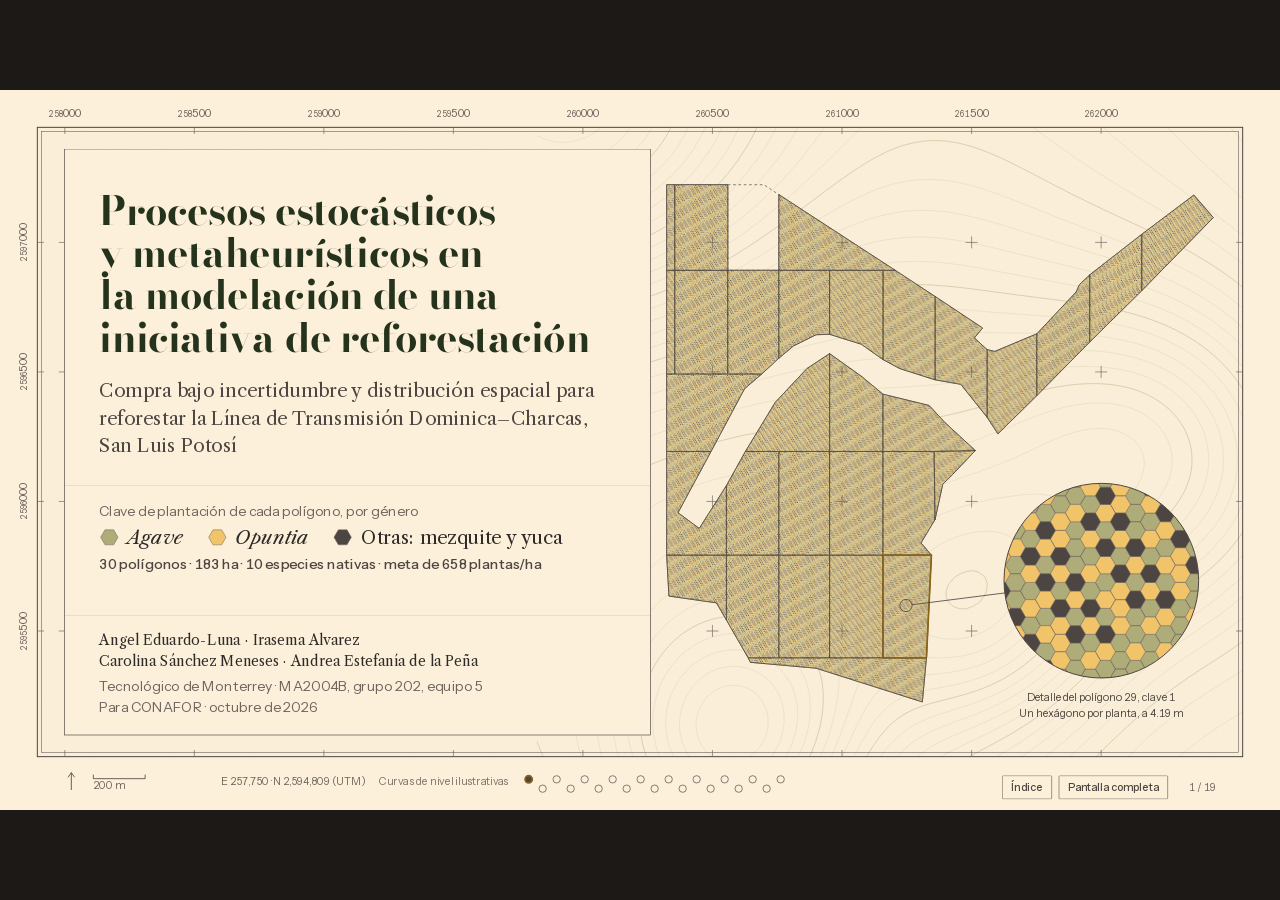
==== commit 9d597535: "feat(presentacion): rediseñar el cierre y agregar ecuaciones a la lámina 8 El cierre inclinado con d" ====
--- a/docs/presentacion/index.html
+++ b/docs/presentacion/index.html
@@ -12,7 +12,7 @@
 <div class="marco">
 <div class="lienzo" id="lienzo">
 
-  <!-- #vista lleva la inclinación de la portada; #giro, la deriva y el atenuado. Ambos se componen en la GPU. -->
+  <!-- #giro lleva el atenuado del mapa, que se compone en la GPU. -->
   <div id="vista"><div id="giro">
     <canvas id="terreno" aria-hidden="true"></canvas>
     <svg id="mapa" viewBox="0 0 1920 1080" aria-hidden="true">
@@ -243,13 +243,14 @@
 
   <!-- 15 · Cómo funciona el modelo exacto -->
   <!-- Hoja de método en tres ideas: demasiadas claves, descartar familias enteras, techo y piso. Lo dibuja deck.js. -->
-  <section class="lamina" data-cam="tesela" aria-label="Cómo funciona el modelo exacto">
+  <section class="lamina" data-cam="exacto" aria-label="Cómo funciona el modelo exacto">
     <svg class="dibujo" id="exacto" viewBox="0 0 1920 1080" role="img" aria-label="El modelo exacto: cuántas claves hay, cómo descarta familias de claves y el techo y el piso de la clave 1"></svg>
     <h2 class="metodo-titulo">El modelo exacto: buscar con garantía</h2>
     <div class="bloque" id="ex-b1"><h3><span class="n">1</span>Demasiadas claves para probarlas todas</h3><p class="chico" id="ex-t1"></p></div>
     <div class="bloque" id="ex-b2"><h3><span class="n">2</span>Descartar familias enteras</h3><p class="chico">El solver decide una planta a la vez, y cada decisión parte las claves en familias. A cada familia le calcula lo menos que podría competir; si aun así es peor que la mejor clave conocida, la descarta completa sin revisarla.</p></div>
     <div class="bloque" id="ex-b3"><h3><span class="n">3</span>Un techo y un piso</h3><p class="chico">El techo es la mejor clave que se conoce: la del memético. El piso es un límite que el solver demuestra: ninguna clave puede competir menos. La mejor clave posible queda entre los dos.</p></div>
     <p class="chico ex-conclusion" id="ex-conclusion"></p>
+    <p class="rotulo ex-poligono">Polígono 1 completo: la clave 1 repetida sobre sus 331 m.</p>
   </section>
 
   <!-- 16 · Qué tan buena es -->
@@ -301,21 +302,28 @@
   </section>
 
   <!-- 19 · Cierre -->
-  <section class="lamina" data-cam="portada" aria-label="Cierre">
-    <div class="titular centrado sobre-mapa" style="top: 300px; width: 1400px; gap: 20px">
-      <h1 style="font-size: 120px; line-height: 1">Gracias</h1>
-      <p class="apoyo">Preguntas y comentarios</p>
-    </div>
-    <div class="titular centrado sobre-mapa" style="top: 700px; width: 1400px">
-      <div class="cierre-pie">
+  <!-- Cierra como abre: un cuadro de papel opaco (el texto nunca va sobre el mapa) con las tres cifras
+       para llevarse, cada una con un botón a la lámina que la respalda. El sitio plantado, a la derecha. -->
+  <section class="lamina" data-cam="cierre" aria-label="Cierre">
+    <div class="cuadro-titulo cuadro-cierre">
+      <div class="cuadro-cabeza">
+        <h1 class="titulo-portada titulo-cierre">Gracias</h1>
+        <p class="apoyo-portada">Preguntas y comentarios</p>
+      </div>
+      <div class="cuadro-leyenda">
+        <p class="rotulo">Para llevarse · toque una cifra para volver a su lámina</p>
+        <ul class="llevarse" id="llevarse"></ul>
+      </div>
+      <div class="cuadro-pie cierre-pie">
         <img class="qr" src="qr-repositorio.svg" alt="Código QR al repositorio del proyecto">
-        <div style="display: grid; gap: 8px">
-          <p class="chico">Código, datos y reportes</p>
-          <p class="rotulo" style="font-size: var(--t-s)">github.com/Lunaaaalj/Stochastic_RefInit</p>
-          <p class="rotulo">Angel Eduardo-Luna · Irasema Alvarez · Carolina Sánchez Meneses · Andrea Estefanía de la Peña</p>
+        <div style="display: grid; gap: 6px">
+          <p class="autores">Código, datos y reportes</p>
+          <p class="datos-hoja">github.com/Lunaaaalj/Stochastic_RefInit</p>
+          <p class="institucion">Angel Eduardo-Luna · Irasema Alvarez<br>Carolina Sánchez Meneses · Andrea Estefanía de la Peña</p>
         </div>
       </div>
     </div>
+    <p class="rotulo cierre-mapa">Los 30 polígonos plantados con su clave. Pase el cursor por uno para ver sus datos.</p>
   </section>
 
   <div class="cartela" id="cartela">
--- a/docs/presentacion/estilo.css
+++ b/docs/presentacion/estilo.css
@@ -47,21 +47,18 @@
   font-kerning: normal; font-variant-numeric: lining-nums;
 }
 
-#vista { position: absolute; inset: 0; transform-origin: 50% 60%; will-change: transform;
-  transition: transform var(--d-camara) var(--ease-camara); }
-#vista.inclinado { transform: perspective(2400px) rotateX(42deg) scale(1.22) translateY(-30px); }
-#giro { position: absolute; inset: 0; will-change: transform, opacity; transition: opacity 900ms var(--ease-salida); }
-/* Deriva lenta de la portada: solo transforma la capa ya compuesta, sin volver a pintar el mapa. */
-#giro.deriva { animation: deriva 16s var(--ease-camara) infinite alternate; }
-@keyframes deriva { from { transform: rotate(-2deg) scale(1.03); } to { transform: rotate(2deg) scale(1.03); } }
+#vista { position: absolute; inset: 0; }
+#giro { position: absolute; inset: 0; will-change: opacity; transition: opacity 900ms var(--ease-salida); }
 #terreno, #mapa { position: absolute; inset: 0; width: 1920px; height: 1080px; }
 .capa-oculta { display: none; }
 .grano { position: absolute; inset: 0; pointer-events: none; opacity: .06; will-change: transform;   background-image: url("data:image/svg+xml;utf8,<svg xmlns='http://www.w3.org/2000/svg' width='240' height='240'><filter id='n'><feTurbulence type='fractalNoise' baseFrequency='.85' numOctaves='2' stitchTiles='stitch'/><feColorMatrix values='0 0 0 0 .3  0 0 0 0 .27  0 0 0 0 .25  0 0 0 .55 0'/></filter><rect width='100%25' height='100%25' filter='url(%23n)'/></svg>"); }
 
 /* Capas del mapa */
 .poligono { fill: rgb(252 240 218 / .55); stroke: var(--tierra); stroke-width: 1.25; vector-effect: non-scaling-stroke;
-  transition: fill var(--d-datos) var(--ease-salida), stroke var(--d-respuesta) var(--ease-salida); }
+  transition: fill var(--d-datos) var(--ease-salida), stroke var(--d-respuesta) var(--ease-salida), opacity 600ms var(--ease-salida); }
 .poligono.fuera { fill: none; stroke: var(--tierra-suave); stroke-dasharray: 4 4; }
+/* Fuera de foco: los demás polígonos se atenúan para que sus bordes no crucen el texto (lámina 13). */
+.poligono.lejano { opacity: .1; }
 .poligono.insinuado { fill: var(--papel-hondo); stroke: rgb(76 69 65 / .35); }
 .resalte { fill: none; stroke: var(--ocre-hondo); stroke-width: 2.5; vector-effect: non-scaling-stroke; stroke-linejoin: round; pointer-events: none; }
 .id-poligono { font: 500 var(--t-xs) var(--f-rotulo); fill: var(--tierra-suave); text-anchor: middle; dominant-baseline: central;
@@ -220,7 +217,8 @@
 .metodo-titulo { position: absolute; left: 96px; top: 80px; width: 1500px; }
 .metodo-entrada { position: absolute; left: 96px; top: 160px; width: 880px; color: var(--tierra); }
 .metodo-fuente { position: absolute; left: 96px; bottom: 80px; width: 880px; }
-.ex-conclusion { position: absolute; left: 980px; top: 800px; width: 844px; color: var(--tierra); }
+.ex-conclusion { position: absolute; left: 980px; top: 780px; width: 844px; color: var(--tierra); }
+.ex-poligono { position: absolute; left: 980px; top: 970px; width: 844px; text-align: right; }
 .metodo-pie { position: absolute; left: 96px; top: 870px; width: 1500px; color: var(--tierra); }
 .bloque h3 .n, .estacion h3 .n { font: 400 var(--t-l)/1 var(--f-display); color: var(--ocre-hondo); margin-right: 12px; }
 .bloque { display: grid; gap: 4px; }
@@ -238,7 +236,14 @@
 .regla-fila { display: grid; grid-template-columns: 52px 1fr; gap: 16px; }
 .regla-fila .n { font: 400 var(--t-xl)/1 var(--f-display); color: var(--ocre-hondo); }
 .regla-fila h3 { margin-bottom: 2px; }
-.regla-fila.corazon h3 { color: var(--ocre-hondo); }
+.regla-fila.corazon h3, .regla-fila.corazon .mat { color: var(--ocre-hondo); }
+/* Cada regla lleva su ecuación a la derecha del título, en la voz de las fórmulas de la lámina 11. */
+.regla-cabeza { display: flex; justify-content: space-between; align-items: baseline; gap: 20px; }
+.regla-cabeza .mat { font: 400 26px/1.25 var(--f-texto); color: var(--tinta); white-space: nowrap; font-variant-numeric: lining-nums; }
+.regla-cabeza .mat sub, .regla-cabeza .mat sup, .glosario sub, .glosario sup, .metodo-entrada sub { font-size: .6em; line-height: 0; }
+.regla-cabeza .mat .op { font-family: var(--f-display); font-size: 1.15em; }
+.reglas .glosario { margin-top: 8px; padding-top: 10px; border-top: 1px solid var(--linea); font: 400 var(--t-xs)/1.5 var(--f-rotulo); color: var(--tierra-suave); }
+.reglas .glosario i { font-family: var(--f-texto); font-size: 18px; color: var(--tierra); }
 .calculo { position: absolute; left: 1060px; top: 150px; width: 764px; display: flex; flex-direction: column; gap: 12px; }
 .lamina.datos.entra > :is(.reglas, .calculo) { animation: entra var(--d-contenido) var(--ease-salida) both; }
 .lamina.datos.entra > .calculo { animation-delay: 300ms; }
@@ -324,9 +329,21 @@
 .capas-futuras span { display: inline-flex; align-items: center; gap: 8px; }
 .capas-futuras i { font-style: normal; display: inline-block; width: 34px; height: 18px; border: 1.5px dashed var(--tierra-suave); }
 
-/* Lámina 19 */
-.qr { width: 150px; height: 150px; display: block; padding: 14px; background: var(--papel); border: 1px solid var(--linea); }
-.cierre-pie { display: flex; align-items: center; gap: 28px; text-align: left; }
+/* Lámina 19: cierre. El mismo cuadro de papel de la portada, con las cifras para llevarse. */
+.cuadro-cierre .cuadro-cabeza { padding-top: 48px; padding-bottom: 30px; gap: 16px; }
+.titulo-cierre { font-size: 120px; line-height: 1; }
+.cuadro-cierre .cuadro-leyenda { padding-bottom: 18px; }
+/* Cada cifra es un botón que lleva a la lámina que la respalda. */
+.llevarse { list-style: none; margin: 0 -14px; padding: 0; display: grid; gap: 4px; }
+.llevarse button { width: 100%; display: grid; grid-template-columns: 220px 1fr; gap: 20px; align-items: center; text-align: left; padding: 12px 14px; }
+.llevarse .cifra { font-size: var(--t-xl); line-height: 1; color: var(--salvia-oscura); }
+.llevarse .chico { display: grid; gap: 4px; color: var(--tinta); }
+.llevarse .rotulo { color: var(--ocre-hondo); font-weight: 500; }
+.llevarse button:hover .rotulo { text-decoration: underline; text-underline-offset: 3px; }
+.cuadro-cierre .cuadro-pie { padding-top: 18px; padding-bottom: 20px; }
+.qr { width: 112px; height: 112px; display: block; padding: 10px; background: var(--papel); border: 1px solid var(--linea); flex: none; }
+.cierre-pie { display: flex; align-items: center; gap: 28px; }
+.cierre-mapa { position: absolute; right: 96px; top: 88px; width: 760px; text-align: right; }
 
 /* Barra de avance: hilera al tresbolillo */
 /* Desplazada a la derecha del centro para no encimarse con la cartela. */
@@ -362,7 +379,6 @@
 /* Movimiento reducido: la cámara funde y las gráficas aparecen completas */
 @media (prefers-reduced-motion: reduce) {
   #giro { transition: opacity 300ms linear; }
-  #giro.deriva { animation: none; }
   .lamina.entra > *, .lamina.datos .crece, .lamina.datos .traza { animation: none; }
   .lamina.vuelve, .indice { animation: none; }
   .lamina.datos :is(.dibujo *, .elige, .desliza, .cambia, .aparece-tarde), .lamina.datos.entra > :is(.anota, .ficha-arbol, .estacion, .bloque, .metodo-pie, .ex-conclusion, .reglas, .calculo) { animation: none; }
